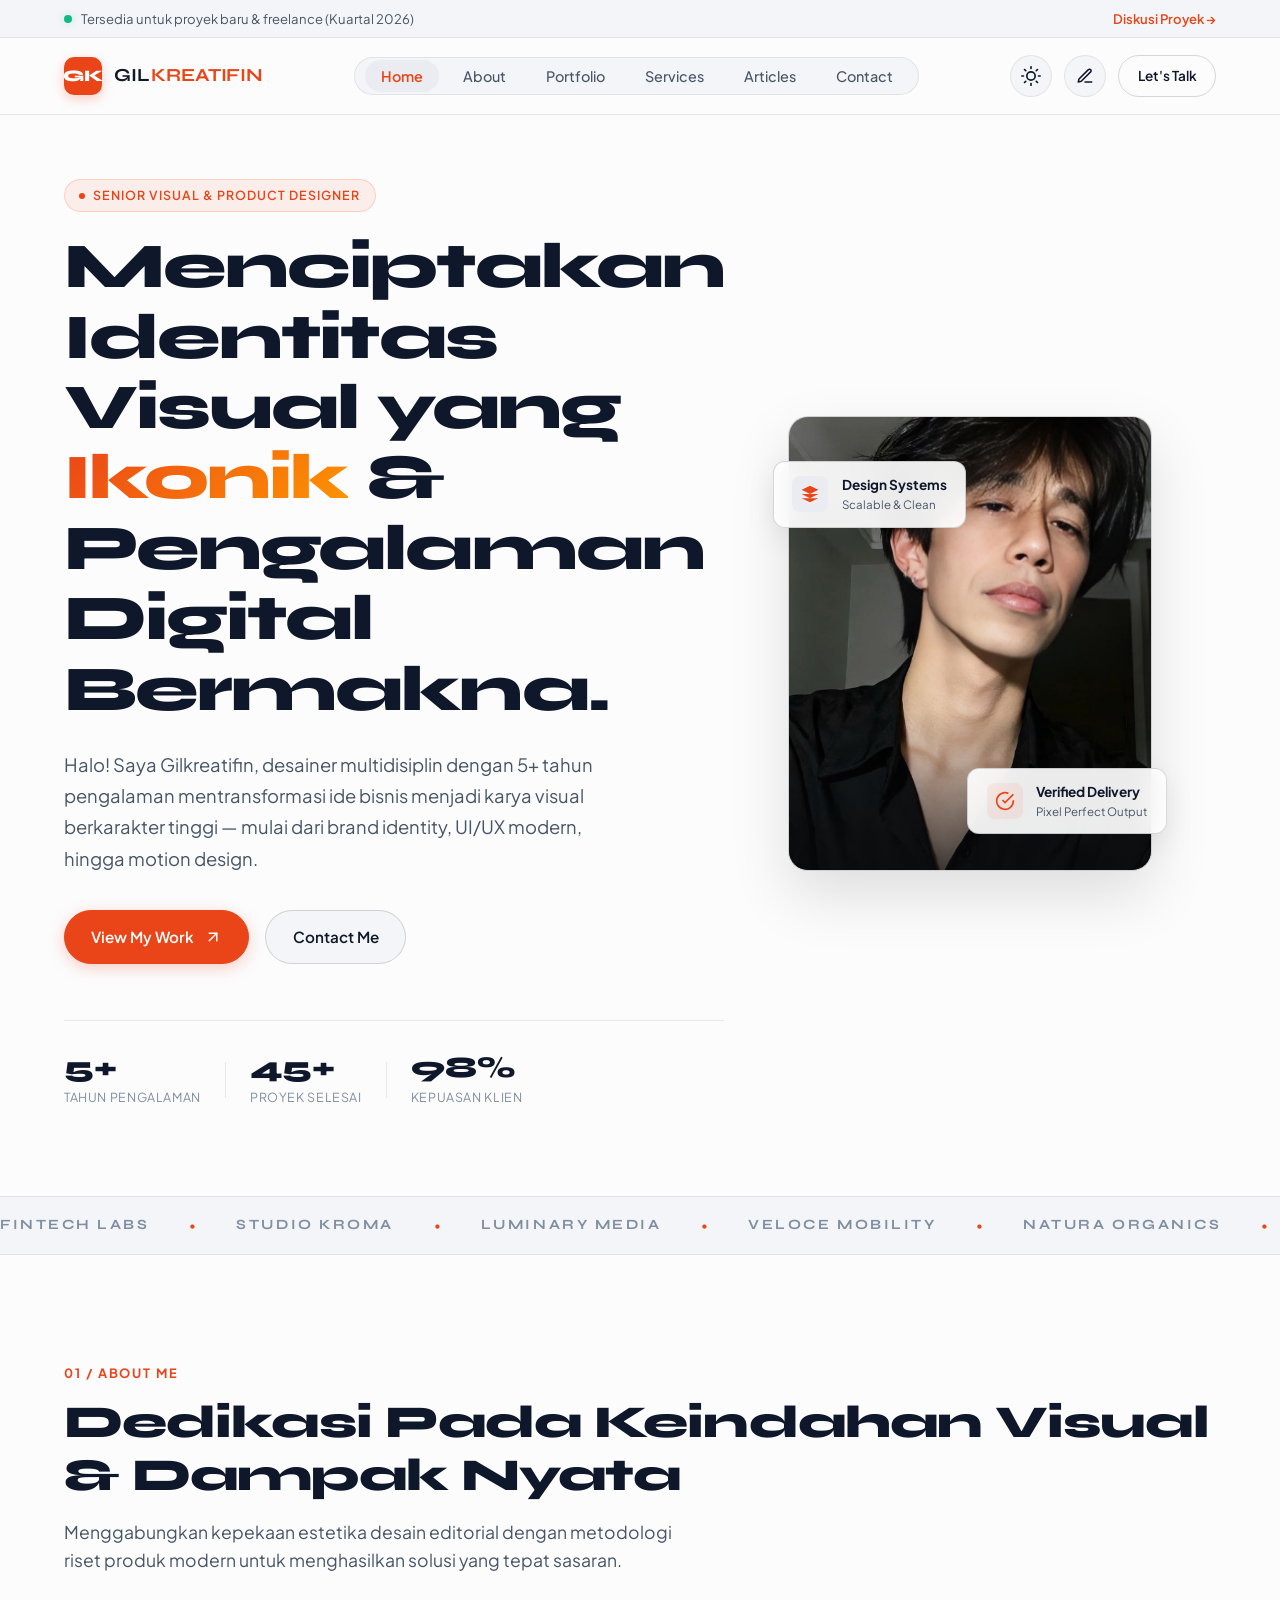
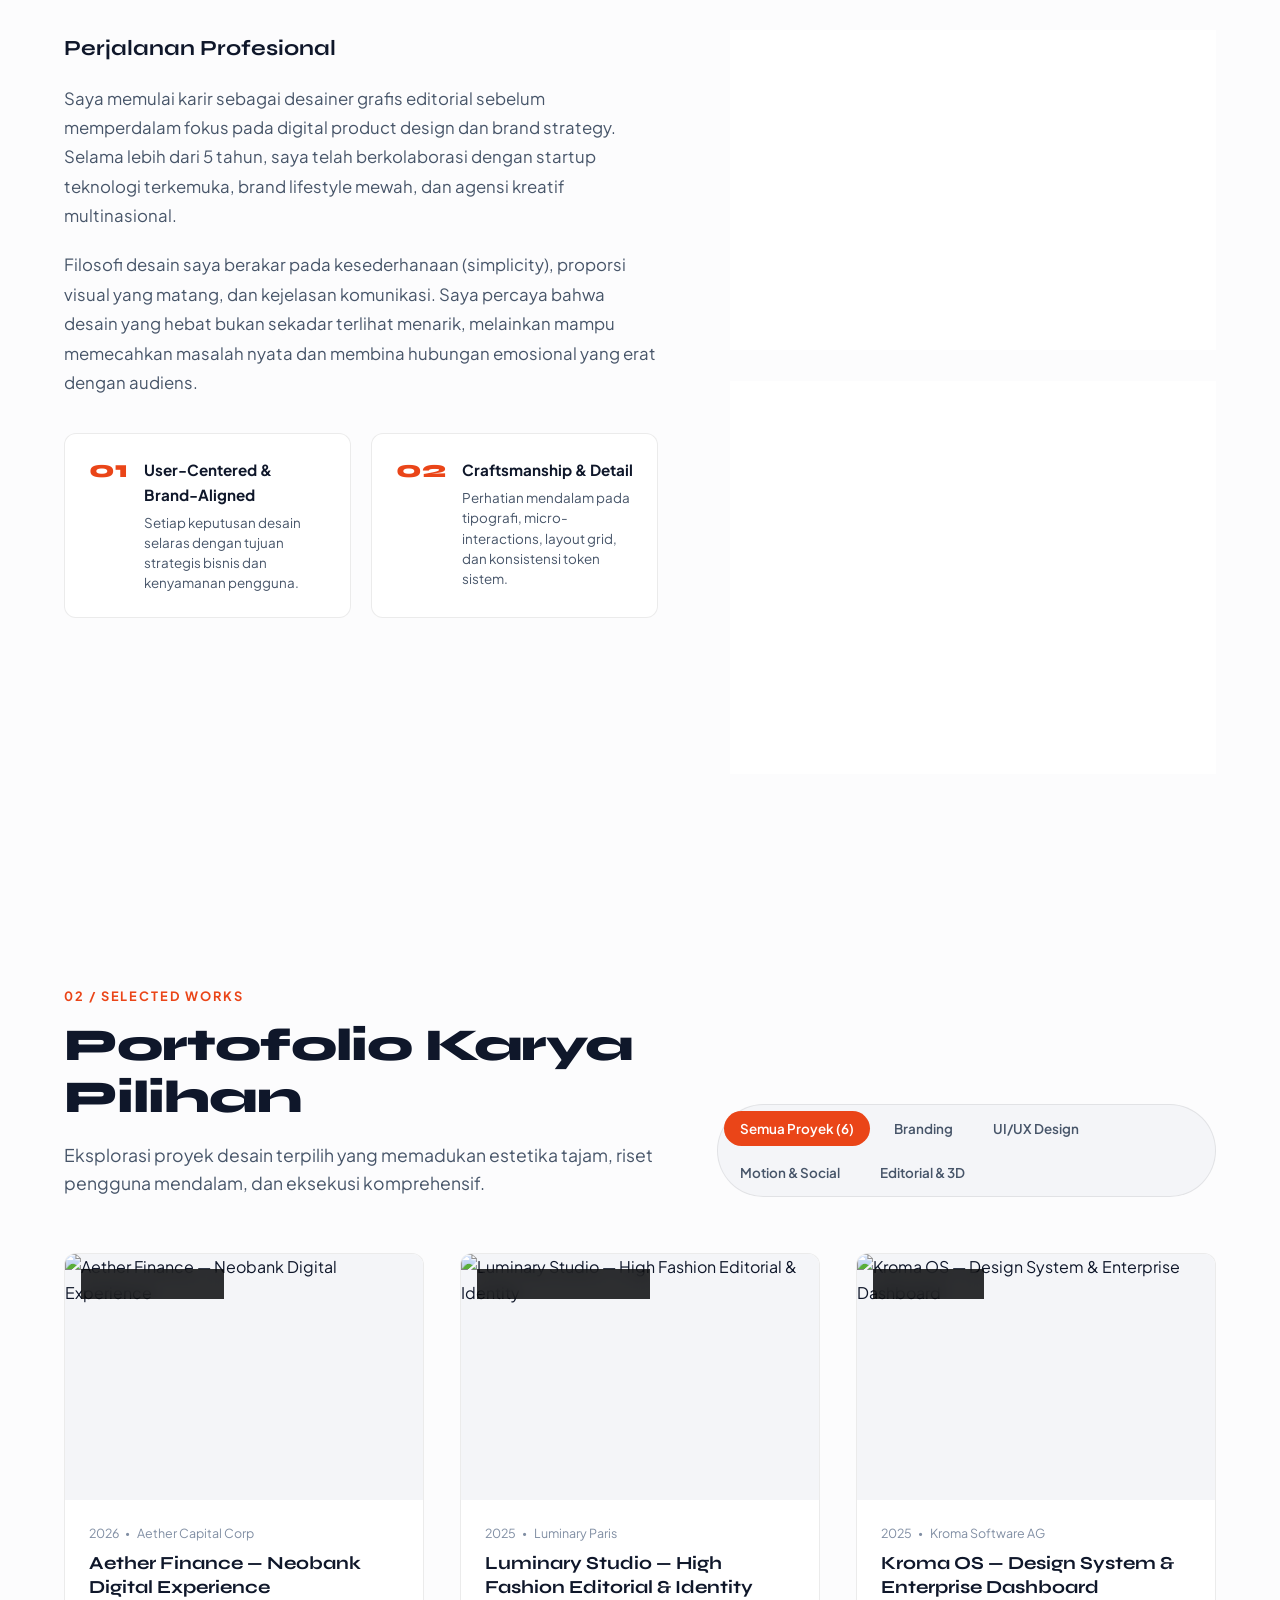
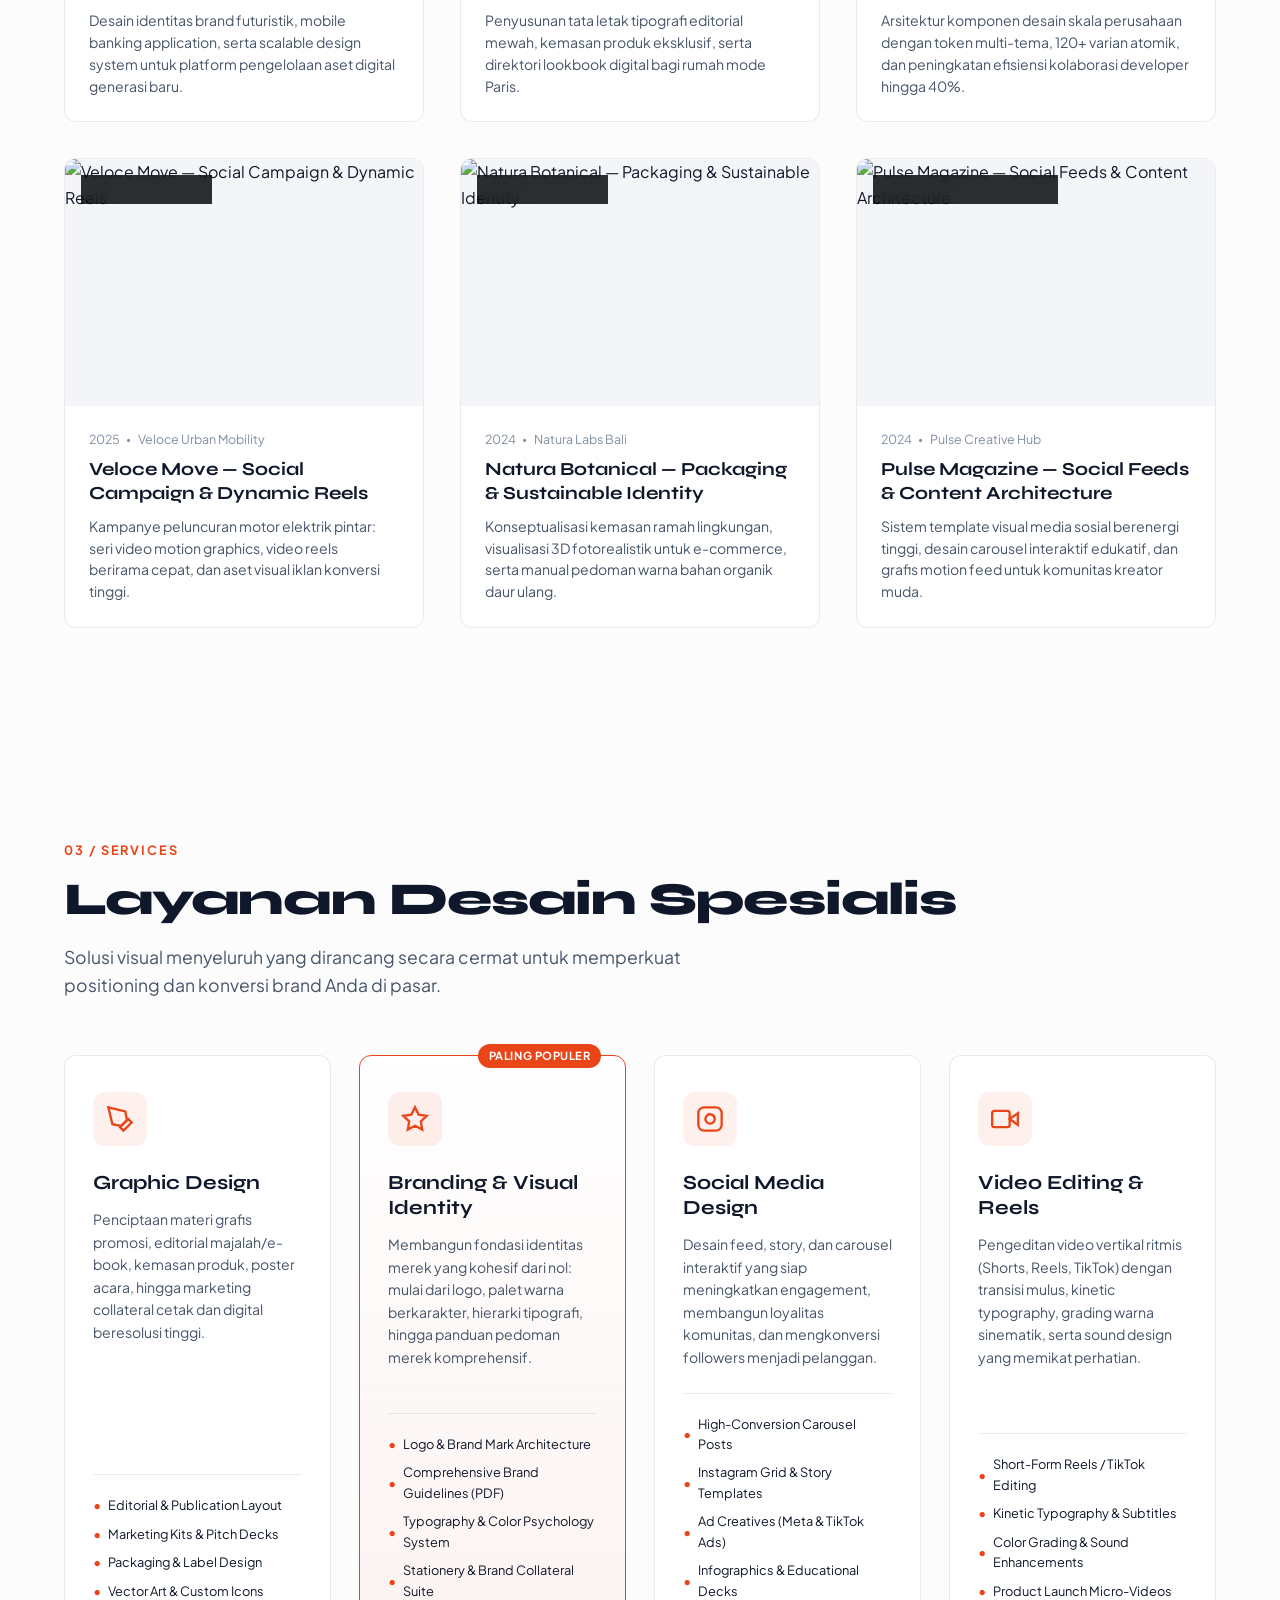
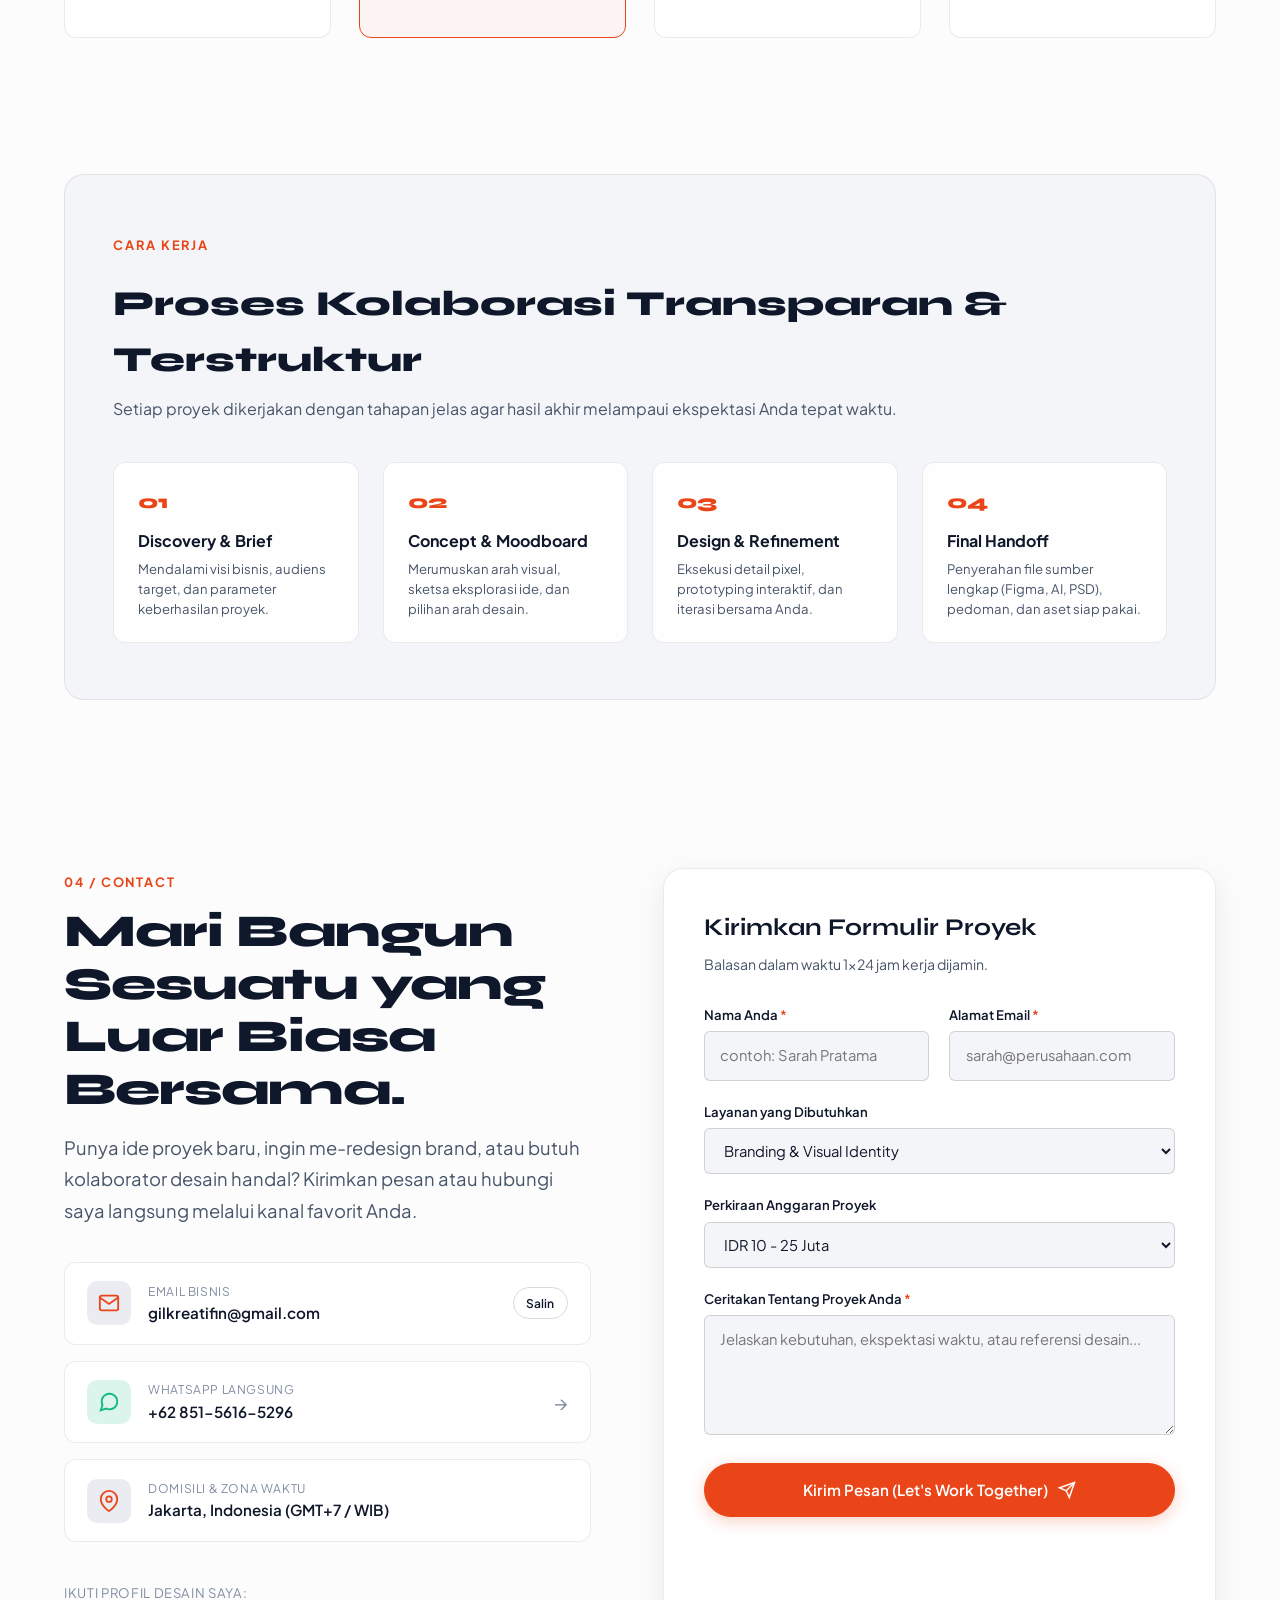
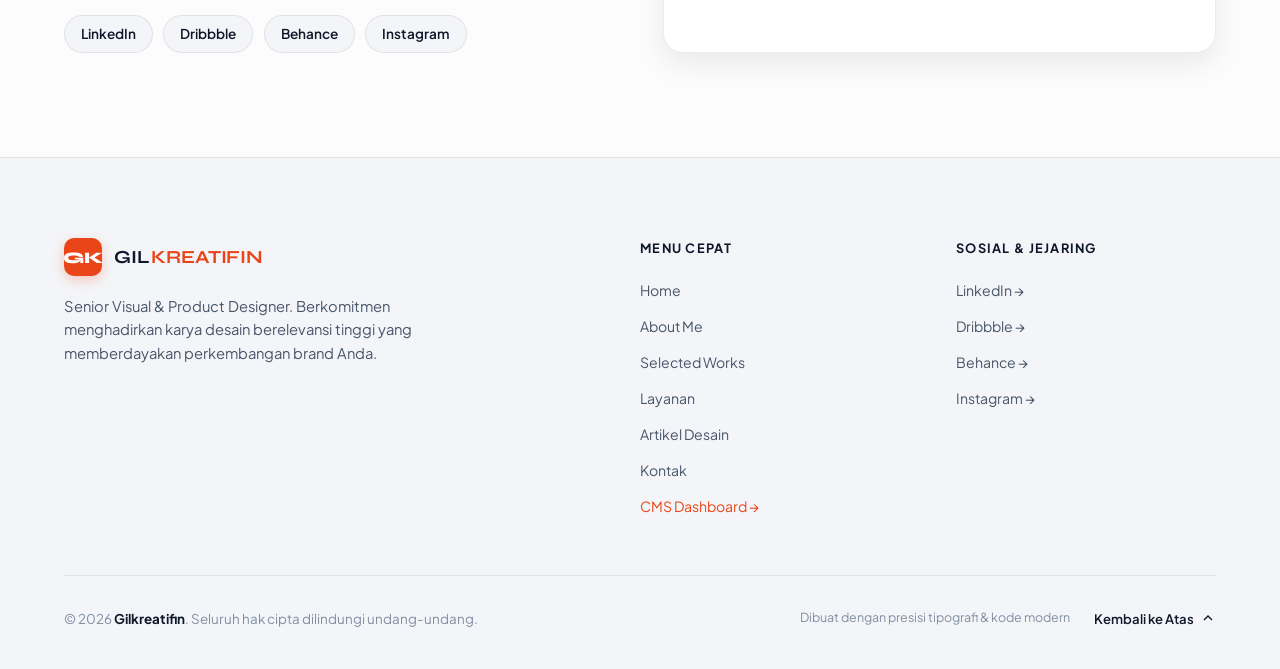
==== index.html @ 16dd1549 "Add files via upload" ====
<!DOCTYPE html>
<html lang="id" data-theme="dark">
<head>
  <meta charset="UTF-8">
  <meta name="viewport" content="width=device-width, initial-scale=1.0">
  <title>Gilkreatifin — Senior Visual & Product Designer</title>
  <meta name="description" content="Portfolio profesional Gilkreatifin — Senior Visual & Product Designer. Spesialisasi dalam Branding, UI/UX Design, Social Media, dan Video Editing.">
  <meta name="author" content="Gilkreatifin">
  <meta name="keywords" content="Portfolio Desain, Visual Designer, UI UX Designer, Graphic Designer Jakarta, Branding Specialist, Gilkreatifin">
  
  <!-- Open Graph / Meta Social -->
  <meta property="og:type" content="website">
  <meta property="og:title" content="Gilkreatifin — Senior Visual & Product Designer">
  <meta property="og:description" content="Koleksi karya desain pilihan: Branding, UI/UX, Motion Graphic, dan Visual Identity.">
  <meta property="og:image" content="https://images.unsplash.com/photo-1618005182384-a83a8bd57fbe?auto=format&fit=crop&w=1200&q=80">

  <!-- Google Fonts: Plus Jakarta Sans & Syne -->
  <link rel="preconnect" href="https://fonts.googleapis.com">
  <link rel="preconnect" href="https://fonts.gstatic.com" crossorigin>
  <link href="https://fonts.googleapis.com/css2?family=Plus+Jakarta+Sans:ital,wght@0,300..800;1,300..800&family=Syne:wght@600;700;800&display=swap" rel="stylesheet">

  <link rel="stylesheet" href="styles.css">
</head>
<body>

  <!-- Skip to Content for Accessibility -->
  <a href="#main-content" class="skip-link">Loncat ke konten utama</a>

  <!-- TOP ANNOUNCEMENT BAR / AVAILABILITY STATUS -->
  <aside class="status-banner" aria-label="Status Ketersediaan Proyek">
    <div class="container status-banner__inner">
      <span class="status-indicator">
        <span class="status-dot" aria-hidden="true"></span>
        <span>Tersedia untuk proyek baru & freelance <strong>(Kuartal 2026)</strong></span>
      </span>
      <a href="#contact" class="status-banner__link">Diskusi Proyek &rarr;</a>
    </div>
  </aside>

  <!-- NAVBAR -->
  <header class="site-header" id="navbar">
    <div class="container site-header__inner">
      <!-- Logo / Name -->
      <a href="#home" class="logo" aria-label="Kembali ke halaman utama Gilkreatifin">
        <span class="logo__symbol">GK</span>
        <span class="logo__text">GIL<strong>KREATIFIN</strong></span>
      </a>

      <!-- Desktop Navigation Menu -->
      <nav class="nav-menu" id="navMenu" aria-label="Navigasi Utama">
        <ul class="nav-menu__list" role="list">
          <li class="nav-menu__item"><a href="#home" class="nav-menu__link active" data-nav="home">Home</a></li>
          <li class="nav-menu__item"><a href="#about" class="nav-menu__link" data-nav="about">About</a></li>
          <li class="nav-menu__item"><a href="#portfolio" class="nav-menu__link" data-nav="portfolio">Portfolio</a></li>
          <li class="nav-menu__item"><a href="#services" class="nav-menu__link" data-nav="services">Services</a></li>
          <li class="nav-menu__item"><a href="articles.html" class="nav-menu__link" data-nav="articles">Articles</a></li>
          <li class="nav-menu__item"><a href="#contact" class="nav-menu__link" data-nav="contact">Contact</a></li>
        </ul>
      </nav>

      <!-- Right Actions: Theme Toggle, CMS Shortcut & CTA Button -->
      <div class="header-actions">
        <!-- Dark / Light Mode Toggle Button -->
        <button id="themeToggle" class="icon-btn theme-toggle" aria-label="Ganti mode tampilan" title="Ganti mode gelap/terang">
          <svg class="sun-icon" viewBox="0 0 24 24" width="20" height="20" fill="none" stroke="currentColor" stroke-width="2" stroke-linecap="round" stroke-linejoin="round" aria-hidden="true">
            <circle cx="12" cy="12" r="5"></circle>
            <line x1="12" y1="1" x2="12" y2="3"></line>
            <line x1="12" y1="21" x2="12" y2="23"></line>
            <line x1="4.22" y1="4.22" x2="5.64" y2="5.64"></line>
            <line x1="18.36" y1="18.36" x2="19.78" y2="19.78"></line>
            <line x1="1" y1="12" x2="3" y2="12"></line>
            <line x1="21" y1="12" x2="23" y2="12"></line>
            <line x1="4.22" y1="19.78" x2="5.64" y2="18.36"></line>
            <line x1="18.36" y1="5.64" x2="19.78" y2="4.22"></line>
          </svg>
          <svg class="moon-icon" viewBox="0 0 24 24" width="20" height="20" fill="none" stroke="currentColor" stroke-width="2" stroke-linecap="round" stroke-linejoin="round" aria-hidden="true">
            <path d="M21 12.79A9 9 0 1 1 11.21 3 7 7 0 0 0 21 12.79z"></path>
          </svg>
        </button>

        <!-- CMS Admin Shortcut Button -->
        <a href="admin.html" class="icon-btn" title="Buka CMS Admin Dashboard" aria-label="Buka CMS Admin Dashboard">
          <svg viewBox="0 0 24 24" width="18" height="18" fill="none" stroke="currentColor" stroke-width="2" stroke-linecap="round" stroke-linejoin="round">
            <path d="M12 20h9"></path>
            <path d="M16.5 3.5a2.121 2.121 0 0 1 3 3L7 19l-4 1 1-4L16.5 3.5z"></path>
          </svg>
        </a>

        <!-- CTA Button -->
        <a href="#contact" class="btn btn--outline btn--sm nav-cta">Let's Talk</a>

        <!-- Mobile Menu Toggle Button -->
        <button id="menuToggle" class="icon-btn menu-toggle" aria-expanded="false" aria-controls="mobileDrawer" aria-label="Buka menu navigasi">
          <span class="hamburger-bar"></span>
          <span class="hamburger-bar"></span>
        </button>
      </div>
    </div>
  </header>

  <!-- MOBILE NAVIGATION DRAWER -->
  <div id="mobileDrawer" class="mobile-drawer" aria-hidden="true">
    <div class="mobile-drawer__overlay" id="drawerOverlay"></div>
    <div class="mobile-drawer__content">
      <div class="mobile-drawer__header">
        <span class="logo__text">GIL<strong>KREATIFIN</strong></span>
        <button id="drawerClose" class="icon-btn" aria-label="Tutup menu">
          <svg viewBox="0 0 24 24" width="22" height="22" fill="none" stroke="currentColor" stroke-width="2" stroke-linecap="round" stroke-linejoin="round">
            <line x1="18" y1="6" x2="6" y2="18"></line>
            <line x1="6" y1="6" x2="18" y2="18"></line>
          </svg>
        </button>
      </div>
      <ul class="mobile-drawer__list">
        <li><a href="#home" class="mobile-drawer__link">Home</a></li>
        <li><a href="#about" class="mobile-drawer__link">About</a></li>
        <li><a href="#portfolio" class="mobile-drawer__link">Portfolio</a></li>
        <li><a href="#services" class="mobile-drawer__link">Services</a></li>
        <li><a href="articles.html" class="mobile-drawer__link">Articles</a></li>
        <li><a href="#contact" class="mobile-drawer__link">Contact</a></li>
        <li><a href="admin.html" class="mobile-drawer__link" style="color: var(--accent-primary);">⚙️ CMS Admin</a></li>
      </ul>
      <div class="mobile-drawer__footer">
        <a href="#contact" class="btn btn--primary btn--full mobile-drawer__cta">Let's Work Together</a>
        <div class="mobile-drawer__meta">
          <p>gilkreatifin@gmail.com</p>
          <p>Jakarta, Indonesia</p>
        </div>
      </div>
    </div>
  </div>

  <main id="main-content">
    <!-- SECTION B: HERO SECTION -->
    <section class="section hero" id="home" aria-labelledby="hero-title">
      <div class="container hero__grid">
        <div class="hero__content">
          <div class="badge badge--subtle">
            <span class="badge__bullet" aria-hidden="true"></span>
            Senior Visual &amp; Product Designer
          </div>
          
          <h1 id="hero-title" class="hero__headline">
            Menciptakan Identitas Visual yang <span class="text-highlight">Ikonik</span> &amp; Pengalaman Digital Bermakna.
          </h1>
          
          <p class="hero__description">
            Halo! Saya <strong>Gilkreatifin</strong>, desainer multidisiplin dengan 5+ tahun pengalaman mentransformasi ide bisnis menjadi karya visual berkarakter tinggi — mulai dari brand identity, UI/UX modern, hingga motion design.
          </p>

          <div class="hero__actions">
            <a href="#portfolio" class="btn btn--primary">
              <span>View My Work</span>
              <svg viewBox="0 0 24 24" width="18" height="18" fill="none" stroke="currentColor" stroke-width="2" stroke-linecap="round" stroke-linejoin="round" aria-hidden="true">
                <line x1="7" y1="17" x2="17" y2="7"></line>
                <polyline points="7 7 17 7 17 17"></polyline>
              </svg>
            </a>
            <a href="#contact" class="btn btn--secondary">
              <span>Contact Me</span>
            </a>
          </div>

          <div class="hero__metrics">
            <div class="metric-item">
              <span class="metric-number">5+</span>
              <span class="metric-label">Tahun Pengalaman</span>
            </div>
            <div class="metric-divider"></div>
            <div class="metric-item">
              <span class="metric-number">45+</span>
              <span class="metric-label">Proyek Selesai</span>
            </div>
            <div class="metric-divider"></div>
            <div class="metric-item">
              <span class="metric-number">98%</span>
              <span class="metric-label">Kepuasan Klien</span>
            </div>
          </div>
        </div>

        <div class="hero__visual">
          <div class="hero__visual-card">
            <div class="hero__image-wrapper">
              <img 
                src="assets/images/profile.png" 
                alt="Portrait visual profil Gilkreatifin di studio kreatif" 
                class="hero__image"
                width="600"
                height="720"
                fetchpriority="high"
                loading="eager"
              >
              <div class="hero__image-overlay"></div>
            </div>

            <!-- Floating Micro-Card 1 -->
            <div class="floating-badge floating-badge--top">
              <div class="floating-badge__icon">
                <svg viewBox="0 0 24 24" width="20" height="20" fill="currentColor">
                  <path d="M12 2L2 7l10 5 10-5-10-5zM2 17l10 5 10-5M2 12l10 5 10-5"></path>
                </svg>
              </div>
              <div class="floating-badge__info">
                <span class="floating-badge__title">Design Systems</span>
                <span class="floating-badge__subtitle">Scalable &amp; Clean</span>
              </div>
            </div>

            <!-- Floating Micro-Card 2 -->
            <div class="floating-badge floating-badge--bottom">
              <div class="floating-badge__icon floating-badge__icon--accent">
                <svg viewBox="0 0 24 24" width="20" height="20" fill="none" stroke="currentColor" stroke-width="2">
                  <path d="M22 11.08V12a10 10 0 1 1-5.93-9.14"></path>
                  <polyline points="22 4 12 14.01 9 11.01"></polyline>
                </svg>
              </div>
              <div class="floating-badge__info">
                <span class="floating-badge__title">Verified Delivery</span>
                <span class="floating-badge__subtitle">Pixel Perfect Output</span>
              </div>
            </div>
          </div>
        </div>
      </div>
    </section>

    <!-- CLIENT LOGO TICKER / BRANDS WORKED WITH -->
    <div class="marquee-strip" aria-label="Klien dan Partner">
      <div class="marquee-track">
        <span class="marquee-item">FINTECH LABS</span>
        <span class="marquee-bullet">•</span>
        <span class="marquee-item">STUDIO KROMA</span>
        <span class="marquee-bullet">•</span>
        <span class="marquee-item">LUMINARY MEDIA</span>
        <span class="marquee-bullet">•</span>
        <span class="marquee-item">VELOCE MOBILITY</span>
        <span class="marquee-bullet">•</span>
        <span class="marquee-item">NATURA ORGANICS</span>
        <span class="marquee-bullet">•</span>
        <span class="marquee-item">PULSE EDITORIAL</span>
        <span class="marquee-bullet">•</span>
        <!-- Duplicated for seamless loop -->
        <span class="marquee-item">FINTECH LABS</span>
        <span class="marquee-bullet">•</span>
        <span class="marquee-item">STUDIO KROMA</span>
        <span class="marquee-bullet">•</span>
        <span class="marquee-item">LUMINARY MEDIA</span>
        <span class="marquee-bullet">•</span>
        <span class="marquee-item">VELOCE MOBILITY</span>
        <span class="marquee-bullet">•</span>
        <span class="marquee-item">NATURA ORGANICS</span>
        <span class="marquee-bullet">•</span>
        <span class="marquee-item">PULSE EDITORIAL</span>
        <span class="marquee-bullet">•</span>
      </div>
    </div>

    <!-- SECTION C: ABOUT ME -->
    <section class="section about" id="about" aria-labelledby="about-title">
      <div class="container">
        <div class="section-header">
          <span class="section-tag">01 / ABOUT ME</span>
          <h2 id="about-title" class="section-title">Dedikasi Pada Keindahan Visual &amp; Dampak Nyata</h2>
          <p class="section-subtitle">
            Menggabungkan kepekaan estetika desain editorial dengan metodologi riset produk modern untuk menghasilkan solusi yang tepat sasaran.
          </p>
        </div>

        <div class="about__grid">
          <!-- Biography Narrative -->
          <div class="about__bio">
            <h3 class="about__subheading">Perjalanan Profesional</h3>
            <p class="about__text">
              Saya memulai karir sebagai desainer grafis editorial sebelum memperdalam fokus pada digital product design dan brand strategy. Selama lebih dari 5 tahun, saya telah berkolaborasi dengan startup teknologi terkemuka, brand lifestyle mewah, dan agensi kreatif multinasional.
            </p>
            <p class="about__text">
              Filosofi desain saya berakar pada kesederhanaan (simplicity), proporsi visual yang matang, dan kejelasan komunikasi. Saya percaya bahwa desain yang hebat bukan sekadar terlihat menarik, melainkan mampu memecahkan masalah nyata dan membina hubungan emosional yang erat dengan audiens.
            </p>

            <div class="about__highlights">
              <div class="highlight-card">
                <span class="highlight-card__number">01</span>
                <div>
                  <h4 class="highlight-card__title">User-Centered &amp; Brand-Aligned</h4>
                  <p class="highlight-card__desc">Setiap keputusan desain selaras dengan tujuan strategis bisnis dan kenyamanan pengguna.</p>
                </div>
              </div>

              <div class="highlight-card">
                <span class="highlight-card__number">02</span>
                <div>
                  <h4 class="highlight-card__title">Craftsmanship &amp; Detail</h4>
                  <p class="highlight-card__desc">Perhatian mendalam pada tipografi, micro-interactions, layout grid, dan konsistensi token sistem.</p>
                </div>
              </div>
            </div>
          </div>

          <!-- Skills, Domains & Tools -->
          <div class="about__skills-col">
            <div class="skills-card">
              <h3 class="about__subheading">Bidang Keahlian Utama</h3>
              <ul class="competency-list" role="list">
                <li class="competency-item">
                  <div class="competency-header">
                    <span>Brand Identity &amp; Guidelines</span>
                    <span class="competency-pct">95%</span>
                  </div>
                  <div class="progress-bar"><div class="progress-fill" style="width: 95%;"></div></div>
                </li>
                <li class="competency-item">
                  <div class="competency-header">
                    <span>UI/UX &amp; Design Systems</span>
                    <span class="competency-pct">92%</span>
                  </div>
                  <div class="progress-bar"><div class="progress-fill" style="width: 92%;"></div></div>
                </li>
                <li class="competency-item">
                  <div class="competency-header">
                    <span>Typography &amp; Editorial Layout</span>
                    <span class="competency-pct">90%</span>
                  </div>
                  <div class="progress-bar"><div class="progress-fill" style="width: 90%;"></div></div>
                </li>
                <li class="competency-item">
                  <div class="competency-header">
                    <span>Motion &amp; Video Editing</span>
                    <span class="competency-pct">85%</span>
                  </div>
                  <div class="progress-bar"><div class="progress-fill" style="width: 85%;"></div></div>
                </li>
              </ul>
            </div>

            <div class="tools-card">
              <h3 class="about__subheading">Software &amp; Tool Stack</h3>
              <p class="tools-card__hint">Perangkat lunak yang saya gunakan sehari-hari untuk menghadirkan karya berstandar tinggi:</p>
              
              <div class="tools-grid">
                <div class="tool-pill" title="Figma — UI/UX & Design Systems">
                  <div class="tool-pill__icon figma-badge">Fi</div>
                  <div class="tool-pill__info">
                    <strong>Figma</strong>
                    <span>UI/UX &amp; Prototypes</span>
                  </div>
                </div>

                <div class="tool-pill" title="Adobe Photoshop — Digital Imaging">
                  <div class="tool-pill__icon ps-badge">Ps</div>
                  <div class="tool-pill__info">
                    <strong>Photoshop</strong>
                    <span>Visual &amp; Compositing</span>
                  </div>
                </div>

                <div class="tool-pill" title="Adobe Illustrator — Vector & Branding">
                  <div class="tool-pill__icon ai-badge">Ai</div>
                  <div class="tool-pill__info">
                    <strong>Illustrator</strong>
                    <span>Vector &amp; Identity</span>
                  </div>
                </div>

                <div class="tool-pill" title="Adobe Premiere Pro — Video Editing">
                  <div class="tool-pill__icon pr-badge">Pr</div>
                  <div class="tool-pill__info">
                    <strong>Premiere Pro</strong>
                    <span>Video &amp; Reels</span>
                  </div>
                </div>

                <div class="tool-pill" title="Adobe After Effects — Motion Graphics">
                  <div class="tool-pill__icon ae-badge">Ae</div>
                  <div class="tool-pill__info">
                    <strong>After Effects</strong>
                    <span>Motion &amp; Animation</span>
                  </div>
                </div>

                <div class="tool-pill" title="Blender 3D — Spatial Visualization">
                  <div class="tool-pill__icon bl-badge">3D</div>
                  <div class="tool-pill__info">
                    <strong>Blender 3D</strong>
                    <span>Asset &amp; Product Mockups</span>
                  </div>
                </div>
              </div>
            </div>
          </div>
        </div>
      </div>
    </section>

    <!-- SECTION D: PORTFOLIO / SELECTED WORKS -->
    <section class="section portfolio" id="portfolio" aria-labelledby="portfolio-title">
      <div class="container">
        <div class="section-header section-header--with-controls">
          <div>
            <span class="section-tag">02 / SELECTED WORKS</span>
            <h2 id="portfolio-title" class="section-title">Portofolio Karya Pilihan</h2>
            <p class="section-subtitle">
              Eksplorasi proyek desain terpilih yang memadukan estetika tajam, riset pengguna mendalam, dan eksekusi komprehensif.
            </p>
          </div>

          <!-- Category Filter Tabs -->
          <div class="filter-group" role="tablist" aria-label="Filter Kategori Proyek">
            <button class="filter-btn active" role="tab" aria-selected="true" data-filter="all">Semua Proyek (6)</button>
            <button class="filter-btn" role="tab" aria-selected="false" data-filter="branding">Branding</button>
            <button class="filter-btn" role="tab" aria-selected="false" data-filter="uiux">UI/UX Design</button>
            <button class="filter-btn" role="tab" aria-selected="false" data-filter="motion">Motion &amp; Social</button>
            <button class="filter-btn" role="tab" aria-selected="false" data-filter="editorial">Editorial &amp; 3D</button>
          </div>
        </div>

        <!-- Portfolio Cards Grid -->
        <div class="portfolio__grid" id="portfolioGrid">

          <!-- Project 1 -->
          <article class="project-card" data-category="branding uiux" data-id="project-1">
            <div class="project-card__media">
              <img 
                src="https://images.unsplash.com/photo-1551288049-bebda4e38f71?auto=format&fit=crop&w=900&q=80" 
                alt="Aether Finance — Fintech Neobank Mobile Experience & Identity" 
                class="project-card__img"
                loading="lazy"
                width="800"
                height="560"
              >
              <div class="project-card__overlay">
                <button type="button" class="btn btn--white btn--sm open-modal-btn" data-project="project-1">
                  Lihat Studi Kasus
                  <svg viewBox="0 0 24 24" width="16" height="16" fill="none" stroke="currentColor" stroke-width="2">
                    <line x1="7" y1="17" x2="17" y2="7"></line>
                    <polyline points="7 7 17 7 17 17"></polyline>
                  </svg>
                </button>
              </div>
              <span class="project-card__tag">Branding &amp; UI/UX</span>
            </div>
            <div class="project-card__info">
              <div class="project-card__meta">
                <span class="project-card__year">2026</span>
                <span class="meta-dot">•</span>
                <span class="project-card__client">Aether Capital Corp</span>
              </div>
              <h3 class="project-card__title">
                <a href="javascript:void(0)" class="open-modal-link" data-project="project-1">Aether Finance — Neobank Digital Experience</a>
              </h3>
              <p class="project-card__desc">
                Desain identitas brand futuristik, mobile banking application, serta scalable design system untuk platform pengelolaan aset digital generasi baru.
              </p>
            </div>
          </article>

          <!-- Project 2 -->
          <article class="project-card" data-category="editorial branding" data-id="project-2">
            <div class="project-card__media">
              <img 
                src="https://images.unsplash.com/photo-1509631179647-0177331693ae?auto=format&fit=crop&w=900&q=80" 
                alt="Luminary Studio — High Fashion Brand & Editorial Identity" 
                class="project-card__img"
                loading="lazy"
                width="800"
                height="560"
              >
              <div class="project-card__overlay">
                <button type="button" class="btn btn--white btn--sm open-modal-btn" data-project="project-2">
                  Lihat Studi Kasus
                  <svg viewBox="0 0 24 24" width="16" height="16" fill="none" stroke="currentColor" stroke-width="2">
                    <line x1="7" y1="17" x2="17" y2="7"></line>
                    <polyline points="7 7 17 7 17 17"></polyline>
                  </svg>
                </button>
              </div>
              <span class="project-card__tag">Editorial &amp; Branding</span>
            </div>
            <div class="project-card__info">
              <div class="project-card__meta">
                <span class="project-card__year">2025</span>
                <span class="meta-dot">•</span>
                <span class="project-card__client">Luminary Paris</span>
              </div>
              <h3 class="project-card__title">
                <a href="javascript:void(0)" class="open-modal-link" data-project="project-2">Luminary Studio — Editorial Typography &amp; Identity</a>
              </h3>
              <p class="project-card__desc">
                Penyusunan tata letak tipografi editorial mewah, kemasan produk eksklusif, serta direktori lookbook digital bagi rumah mode Paris.
              </p>
            </div>
          </article>

          <!-- Project 3 -->
          <article class="project-card" data-category="uiux" data-id="project-3">
            <div class="project-card__media">
              <img 
                src="https://images.unsplash.com/photo-1507238691740-187a5b1d37b8?auto=format&fit=crop&w=900&q=80" 
                alt="Kroma SaaS — Enterprise Multiplatform Design System" 
                class="project-card__img"
                loading="lazy"
                width="800"
                height="560"
              >
              <div class="project-card__overlay">
                <button type="button" class="btn btn--white btn--sm open-modal-btn" data-project="project-3">
                  Lihat Studi Kasus
                  <svg viewBox="0 0 24 24" width="16" height="16" fill="none" stroke="currentColor" stroke-width="2">
                    <line x1="7" y1="17" x2="17" y2="7"></line>
                    <polyline points="7 7 17 7 17 17"></polyline>
                  </svg>
                </button>
              </div>
              <span class="project-card__tag">UI/UX Design</span>
            </div>
            <div class="project-card__info">
              <div class="project-card__meta">
                <span class="project-card__year">2025</span>
                <span class="meta-dot">•</span>
                <span class="project-card__client">Kroma Software AG</span>
              </div>
              <h3 class="project-card__title">
                <a href="javascript:void(0)" class="open-modal-link" data-project="project-3">Kroma OS — Design System &amp; Enterprise Dashboard</a>
              </h3>
              <p class="project-card__desc">
                Arsitektur komponen desain skala perusahaan dengan token multi-tema, 120+ varian atomik, dan peningkatan efisiensi kolaborasi developer hingga 40%.
              </p>
            </div>
          </article>

          <!-- Project 4 -->
          <article class="project-card" data-category="motion" data-id="project-4">
            <div class="project-card__media">
              <img 
                src="https://images.unsplash.com/photo-1558981403-c5f9899a28bc?auto=format&fit=crop&w=900&q=80" 
                alt="Veloce Mobility — Electric Scooter Campaign & Video Reels" 
                class="project-card__img"
                loading="lazy"
                width="800"
                height="560"
              >
              <div class="project-card__overlay">
                <button type="button" class="btn btn--white btn--sm open-modal-btn" data-project="project-4">
                  Lihat Studi Kasus
                  <svg viewBox="0 0 24 24" width="16" height="16" fill="none" stroke="currentColor" stroke-width="2">
                    <line x1="7" y1="17" x2="17" y2="7"></line>
                    <polyline points="7 7 17 7 17 17"></polyline>
                  </svg>
                </button>
              </div>
              <span class="project-card__tag">Motion &amp; Video</span>
            </div>
            <div class="project-card__info">
              <div class="project-card__meta">
                <span class="project-card__year">2025</span>
                <span class="meta-dot">•</span>
                <span class="project-card__client">Veloce Urban Mobility</span>
              </div>
              <h3 class="project-card__title">
                <a href="javascript:void(0)" class="open-modal-link" data-project="project-4">Veloce Move — Social Campaign &amp; Dynamic Reels</a>
              </h3>
              <p class="project-card__desc">
                Kampanye peluncuran motor elektrik pintar: seri video motion graphics, video reels berirama cepat, dan aset visual iklan konversi tinggi.
              </p>
            </div>
          </article>

          <!-- Project 5 -->
          <article class="project-card" data-category="editorial branding" data-id="project-5">
            <div class="project-card__media">
              <img 
                src="https://images.unsplash.com/photo-1522335789203-aabd1fc54bc9?auto=format&fit=crop&w=900&q=80" 
                alt="Natura Botanical — Sustainable Skincare Packaging & 3D Render" 
                class="project-card__img"
                loading="lazy"
                width="800"
                height="560"
              >
              <div class="project-card__overlay">
                <button type="button" class="btn btn--white btn--sm open-modal-btn" data-project="project-5">
                  Lihat Studi Kasus
                  <svg viewBox="0 0 24 24" width="16" height="16" fill="none" stroke="currentColor" stroke-width="2">
                    <line x1="7" y1="17" x2="17" y2="7"></line>
                    <polyline points="7 7 17 7 17 17"></polyline>
                  </svg>
                </button>
              </div>
              <span class="project-card__tag">Packaging &amp; 3D</span>
            </div>
            <div class="project-card__info">
              <div class="project-card__meta">
                <span class="project-card__year">2024</span>
                <span class="meta-dot">•</span>
                <span class="project-card__client">Natura Labs Bali</span>
              </div>
              <h3 class="project-card__title">
                <a href="javascript:void(0)" class="open-modal-link" data-project="project-5">Natura Botanical — Packaging &amp; Sustainable Identity</a>
              </h3>
              <p class="project-card__desc">
                Konseptualisasi kemasan ramah lingkungan, visualisasi 3D fotorealistik untuk e-commerce, serta manual pedoman warna bahan organik daur ulang.
              </p>
            </div>
          </article>

          <!-- Project 6 -->
          <article class="project-card" data-category="branding motion" data-id="project-6">
            <div class="project-card__media">
              <img 
                src="https://images.unsplash.com/photo-1542744094-3a31f272c490?auto=format&fit=crop&w=900&q=80" 
                alt="Pulse Media — Digital Magazine & Social Feeds" 
                class="project-card__img"
                loading="lazy"
                width="800"
                height="560"
              >
              <div class="project-card__overlay">
                <button type="button" class="btn btn--white btn--sm open-modal-btn" data-project="project-6">
                  Lihat Studi Kasus
                  <svg viewBox="0 0 24 24" width="16" height="16" fill="none" stroke="currentColor" stroke-width="2">
                    <line x1="7" y1="17" x2="17" y2="7"></line>
                    <polyline points="7 7 17 7 17 17"></polyline>
                  </svg>
                </button>
              </div>
              <span class="project-card__tag">Social Media &amp; Graphic</span>
            </div>
            <div class="project-card__info">
              <div class="project-card__meta">
                <span class="project-card__year">2024</span>
                <span class="meta-dot">•</span>
                <span class="project-card__client">Pulse Creative Hub</span>
              </div>
              <h3 class="project-card__title">
                <a href="javascript:void(0)" class="open-modal-link" data-project="project-6">Pulse Magazine — Social Feeds &amp; Content Architecture</a>
              </h3>
              <p class="project-card__desc">
                Sistem template visual media sosial berenergi tinggi, desain carousel interaktif edukatif, dan grafis motion feed untuk komunitas kreator muda.
              </p>
            </div>
          </article>

        </div>
      </div>
    </section>

    <!-- SECTION E: SERVICES -->
    <section class="section services" id="services" aria-labelledby="services-title">
      <div class="container">
        <div class="section-header">
          <span class="section-tag">03 / SERVICES</span>
          <h2 id="services-title" class="section-title">Layanan Desain Spesialis</h2>
          <p class="section-subtitle">
            Solusi visual menyeluruh yang dirancang secara cermat untuk memperkuat positioning dan konversi brand Anda di pasar.
          </p>
        </div>

        <div class="services__grid">
          <!-- Service 1: Graphic Design -->
          <div class="service-card">
            <div class="service-card__icon-wrap">
              <svg viewBox="0 0 24 24" width="28" height="28" fill="none" stroke="currentColor" stroke-width="2" stroke-linecap="round" stroke-linejoin="round">
                <path d="M12 19l7-7 3 3-7 7-3-3z"></path>
                <path d="M18 13l-1.5-7.5L2 2l3.5 14.5L13 18l5-5z"></path>
                <path d="M2 2l7.586 7.586"></path>
                <circle cx="11" cy="11" r="2"></circle>
              </svg>
            </div>
            <h3 class="service-card__title">Graphic Design</h3>
            <p class="service-card__desc">
              Penciptaan materi grafis promosi, editorial majalah/e-book, kemasan produk, poster acara, hingga marketing collateral cetak dan digital beresolusi tinggi.
            </p>
            <ul class="service-card__deliverables" role="list">
              <li>Editorial &amp; Publication Layout</li>
              <li>Marketing Kits &amp; Pitch Decks</li>
              <li>Packaging &amp; Label Design</li>
              <li>Vector Art &amp; Custom Icons</li>
            </ul>
          </div>

          <!-- Service 2: Branding & Visual Identity -->
          <div class="service-card service-card--featured">
            <div class="featured-badge">Paling Populer</div>
            <div class="service-card__icon-wrap">
              <svg viewBox="0 0 24 24" width="28" height="28" fill="none" stroke="currentColor" stroke-width="2" stroke-linecap="round" stroke-linejoin="round">
                <polygon points="12 2 15.09 8.26 22 9.27 17 14.14 18.18 21.02 12 17.77 5.82 21.02 7 14.14 2 9.27 8.91 8.26 12 2"></polygon>
              </svg>
            </div>
            <h3 class="service-card__title">Branding &amp; Visual Identity</h3>
            <p class="service-card__desc">
              Membangun fondasi identitas merek yang kohesif dari nol: mulai dari logo, palet warna berkarakter, hierarki tipografi, hingga panduan pedoman merek komprehensif.
            </p>
            <ul class="service-card__deliverables" role="list">
              <li>Logo &amp; Brand Mark Architecture</li>
              <li>Comprehensive Brand Guidelines (PDF)</li>
              <li>Typography &amp; Color Psychology System</li>
              <li>Stationery &amp; Brand Collateral Suite</li>
            </ul>
          </div>

          <!-- Service 3: Social Media Design -->
          <div class="service-card">
            <div class="service-card__icon-wrap">
              <svg viewBox="0 0 24 24" width="28" height="28" fill="none" stroke="currentColor" stroke-width="2" stroke-linecap="round" stroke-linejoin="round">
                <rect x="2" y="2" width="20" height="20" rx="5" ry="5"></rect>
                <path d="M16 11.37A4 4 0 1 1 12.63 8 4 4 0 0 1 16 11.37z"></path>
                <line x1="17.5" y1="6.5" x2="17.51" y2="6.5"></line>
              </svg>
            </div>
            <h3 class="service-card__title">Social Media Design</h3>
            <p class="service-card__desc">
              Desain feed, story, dan carousel interaktif yang siap meningkatkan engagement, membangun loyalitas komunitas, dan mengkonversi followers menjadi pelanggan.
            </p>
            <ul class="service-card__deliverables" role="list">
              <li>High-Conversion Carousel Posts</li>
              <li>Instagram Grid &amp; Story Templates</li>
              <li>Ad Creatives (Meta &amp; TikTok Ads)</li>
              <li>Infographics &amp; Educational Decks</li>
            </ul>
          </div>

          <!-- Service 4: Video Editing & Reels -->
          <div class="service-card">
            <div class="service-card__icon-wrap">
              <svg viewBox="0 0 24 24" width="28" height="28" fill="none" stroke="currentColor" stroke-width="2" stroke-linecap="round" stroke-linejoin="round">
                <polygon points="23 7 16 12 23 17 23 7"></polygon>
                <rect x="1" y="5" width="15" height="14" rx="2" ry="2"></rect>
              </svg>
            </div>
            <h3 class="service-card__title">Video Editing &amp; Reels</h3>
            <p class="service-card__desc">
              Pengeditan video vertikal ritmis (Shorts, Reels, TikTok) dengan transisi mulus, kinetic typography, grading warna sinematik, serta sound design yang memikat perhatian.
            </p>
            <ul class="service-card__deliverables" role="list">
              <li>Short-Form Reels / TikTok Editing</li>
              <li>Kinetic Typography &amp; Subtitles</li>
              <li>Color Grading &amp; Sound Enhancements</li>
              <li>Product Launch Micro-Videos</li>
            </ul>
          </div>
        </div>
      </div>
    </section>

    <!-- WORK PROCESS / VALUE PROPOSITION -->
    <section class="section process" aria-labelledby="process-title">
      <div class="container">
        <div class="process__card">
          <div class="process__intro">
            <span class="section-tag">CARA KERJA</span>
            <h3 id="process-title" class="process__headline">Proses Kolaborasi Transparan &amp; Terstruktur</h3>
            <p>Setiap proyek dikerjakan dengan tahapan jelas agar hasil akhir melampaui ekspektasi Anda tepat waktu.</p>
          </div>
          <div class="process__steps">
            <div class="step-item">
              <span class="step-num">01</span>
              <h4>Discovery &amp; Brief</h4>
              <p>Mendalami visi bisnis, audiens target, dan parameter keberhasilan proyek.</p>
            </div>
            <div class="step-item">
              <span class="step-num">02</span>
              <h4>Concept &amp; Moodboard</h4>
              <p>Merumuskan arah visual, sketsa eksplorasi ide, dan pilihan arah desain.</p>
            </div>
            <div class="step-item">
              <span class="step-num">03</span>
              <h4>Design &amp; Refinement</h4>
              <p>Eksekusi detail pixel, prototyping interaktif, dan iterasi bersama Anda.</p>
            </div>
            <div class="step-item">
              <span class="step-num">04</span>
              <h4>Final Handoff</h4>
              <p>Penyerahan file sumber lengkap (Figma, AI, PSD), pedoman, dan aset siap pakai.</p>
            </div>
          </div>
        </div>
      </div>
    </section>

    <!-- SECTION F: CONTACT SECTION -->
    <section class="section contact" id="contact" aria-labelledby="contact-title">
      <div class="container">
        <div class="contact__grid">
          <!-- Left: Contact Details & Quick Channels -->
          <div class="contact__info">
            <span class="section-tag">04 / CONTACT</span>
            <h2 id="contact-title" class="section-title">Mari Bangun Sesuatu yang Luar Biasa Bersama.</h2>
            <p class="contact__lead">
              Punya ide proyek baru, ingin me-redesign brand, atau butuh kolaborator desain handal? Kirimkan pesan atau hubungi saya langsung melalui kanal favorit Anda.
            </p>

            <div class="contact-channels">
              <!-- Direct Email Card with One-click Copy -->
              <div class="channel-card">
                <div class="channel-card__icon">
                  <svg viewBox="0 0 24 24" width="22" height="22" fill="none" stroke="currentColor" stroke-width="2">
                    <path d="M4 4h16c1.1 0 2 .9 2 2v12c0 1.1-.9 2-2 2H4c-1.1 0-2-.9-2-2V6c0-1.1.9-2 2-2z"></path>
                    <polyline points="22,6 12,13 2,6"></polyline>
                  </svg>
                </div>
                <div class="channel-card__body">
                  <span class="channel-card__label">Email Bisnis</span>
                  <a href="mailto:gilkreatifin@gmail.com" class="channel-card__value">gilkreatifin@gmail.com</a>
                </div>
                <button type="button" class="btn btn--outline btn--xs copy-btn" id="copyEmailBtn" aria-label="Salin alamat email">
                  <span class="copy-text">Salin</span>
                </button>
              </div>

              <!-- Direct WhatsApp Card -->
              <a href="https://wa.me/6285156165296?text=Halo%20Gilkreatifin,%20saya%20tertarik%20untuk%20diskusi%20proyek%20desain." target="_blank" rel="noopener noreferrer" class="channel-card channel-card--link">
                <div class="channel-card__icon whatsapp-icon">
                  <svg viewBox="0 0 24 24" width="22" height="22" fill="none" stroke="currentColor" stroke-width="2">
                    <path d="M21 11.5a8.38 8.38 0 0 1-.9 3.8 8.5 8.5 0 0 1-7.6 4.7 8.38 8.38 0 0 1-3.8-.9L3 21l1.9-5.7a8.38 8.38 0 0 1-.9-3.8 8.5 8.5 0 0 1 4.7-7.6 8.38 8.38 0 0 1 3.8-.9h.5a8.48 8.48 0 0 1 8 8v.5z"></path>
                  </svg>
                </div>
                <div class="channel-card__body">
                  <span class="channel-card__label">WhatsApp Langsung</span>
                  <span class="channel-card__value">+62 851-5616-5296</span>
                </div>
                <span class="channel-card__arrow">&rarr;</span>
              </a>

              <!-- Location / Timezone -->
              <div class="channel-card">
                <div class="channel-card__icon">
                  <svg viewBox="0 0 24 24" width="22" height="22" fill="none" stroke="currentColor" stroke-width="2">
                    <path d="M21 10c0 7-9 13-9 13s-9-6-9-13a9 9 0 0 1 18 0z"></path>
                    <circle cx="12" cy="10" r="3"></circle>
                  </svg>
                </div>
                <div class="channel-card__body">
                  <span class="channel-card__label">Domisili &amp; Zona Waktu</span>
                  <span class="channel-card__value">Jakarta, Indonesia (GMT+7 / WIB)</span>
                </div>
              </div>
            </div>

            <!-- Social Media Handles -->
            <div class="social-block">
              <span class="social-block__title">Ikuti Profil Desain Saya:</span>
              <div class="social-links">
                <a href="https://linkedin.com" target="_blank" rel="noopener noreferrer" class="social-link" aria-label="LinkedIn Gilkreatifin">
                  <span>LinkedIn</span>
                </a>
                <a href="https://dribbble.com" target="_blank" rel="noopener noreferrer" class="social-link" aria-label="Dribbble Gilkreatifin">
                  <span>Dribbble</span>
                </a>
                <a href="https://behance.net" target="_blank" rel="noopener noreferrer" class="social-link" aria-label="Behance Gilkreatifin">
                  <span>Behance</span>
                </a>
                <a href="https://instagram.com" target="_blank" rel="noopener noreferrer" class="social-link" aria-label="Instagram Gilkreatifin">
                  <span>Instagram</span>
                </a>
              </div>
            </div>
          </div>

          <!-- Right: Interactive Inquiry Form -->
          <div class="contact__form-card">
            <h3 class="form-title">Kirimkan Formulir Proyek</h3>
            <p class="form-subtitle">Balasan dalam waktu 1x24 jam kerja dijamin.</p>

            <form id="contactForm" class="contact-form" novalidate>
              <div class="form-row">
                <div class="form-group">
                  <label for="userName" class="form-label">Nama Anda <span class="required">*</span></label>
                  <input type="text" id="userName" name="name" class="form-input" placeholder="contoh: Sarah Pratama" required autocomplete="name">
                  <span class="form-error" id="nameError">Mohon masukkan nama Anda.</span>
                </div>

                <div class="form-group">
                  <label for="userEmail" class="form-label">Alamat Email <span class="required">*</span></label>
                  <input type="email" id="userEmail" name="email" class="form-input" placeholder="sarah@perusahaan.com" required autocomplete="email">
                  <span class="form-error" id="emailError">Format email tidak valid.</span>
                </div>
              </div>

              <div class="form-group">
                <label for="serviceSelect" class="form-label">Layanan yang Dibutuhkan</label>
                <select id="serviceSelect" name="service" class="form-select">
                  <option value="Branding & Visual Identity">Branding &amp; Visual Identity</option>
                  <option value="UI/UX & Web Design">UI/UX &amp; Web Design</option>
                  <option value="Graphic & Editorial Design">Graphic &amp; Editorial Design</option>
                  <option value="Social Media & Motion Video">Social Media &amp; Motion Video</option>
                  <option value="Konsultasi Desain Lainnya">Lainnya / Konsultasi</option>
                </select>
              </div>

              <div class="form-group">
                <label for="userBudget" class="form-label">Perkiraan Anggaran Proyek</label>
                <select id="userBudget" name="budget" class="form-select">
                  <option value="< IDR 10 Juta">&lt; IDR 10 Juta</option>
                  <option value="IDR 10 - 25 Juta" selected>IDR 10 - 25 Juta</option>
                  <option value="IDR 25 - 50 Juta">IDR 25 - 50 Juta</option>
                  <option value="> IDR 50 Juta">&gt; IDR 50 Juta / Retainer</option>
                </select>
              </div>

              <div class="form-group">
                <label for="userMessage" class="form-label">Ceritakan Tentang Proyek Anda <span class="required">*</span></label>
                <textarea id="userMessage" name="message" class="form-textarea" rows="4" placeholder="Jelaskan kebutuhan, ekspektasi waktu, atau referensi desain..." required></textarea>
                <span class="form-error" id="messageError">Pesan tidak boleh kosong (minimal 10 karakter).</span>
              </div>

              <button type="submit" class="btn btn--primary btn--full submit-btn" id="submitBtn">
                <span>Kirim Pesan (Let's Work Together)</span>
                <svg viewBox="0 0 24 24" width="18" height="18" fill="none" stroke="currentColor" stroke-width="2">
                  <line x1="22" y1="2" x2="11" y2="13"></line>
                  <polygon points="22 2 15 22 11 13 2 9 22 2"></polygon>
                </svg>
              </button>
            </form>
          </div>
        </div>
      </div>
    </section>
  </main>

  <!-- SECTION G: FOOTER -->
  <footer class="site-footer">
    <div class="container site-footer__inner">
      <div class="footer-top">
        <div class="footer-brand">
          <a href="#home" class="logo">
            <span class="logo__symbol">GK</span>
            <span class="logo__text">GIL<strong>KREATIFIN</strong></span>
          </a>
          <p class="footer-brand__tagline">
            Senior Visual &amp; Product Designer. Berkomitmen menghadirkan karya desain berelevansi tinggi yang memberdayakan perkembangan brand Anda.
          </p>
        </div>

        <nav class="footer-nav" aria-label="Navigasi Footer">
          <span class="footer-nav__heading">Menu Cepat</span>
          <ul class="footer-nav__list">
            <li><a href="#home">Home</a></li>
            <li><a href="#about">About Me</a></li>
            <li><a href="#portfolio">Selected Works</a></li>
            <li><a href="#services">Layanan</a></li>
            <li><a href="articles.html">Artikel Desain</a></li>
            <li><a href="#contact">Kontak</a></li>
            <li><a href="admin.html" style="color: var(--accent-primary);">CMS Dashboard &rarr;</a></li>
          </ul>
        </nav>

        <div class="footer-connect">
          <span class="footer-nav__heading">Sosial &amp; Jejaring</span>
          <ul class="footer-nav__list">
            <li><a href="https://linkedin.com" target="_blank" rel="noopener noreferrer">LinkedIn &rarr;</a></li>
            <li><a href="https://dribbble.com" target="_blank" rel="noopener noreferrer">Dribbble &rarr;</a></li>
            <li><a href="https://behance.net" target="_blank" rel="noopener noreferrer">Behance &rarr;</a></li>
            <li><a href="https://instagram.com" target="_blank" rel="noopener noreferrer">Instagram &rarr;</a></li>
          </ul>
        </div>
      </div>

      <div class="footer-bottom">
        <p class="copyright">
          &copy; <span id="currentYear">2026</span> <strong>Gilkreatifin</strong>. Seluruh hak cipta dilindungi undang-undang.
        </p>
        <div class="footer-bottom__right">
          <span class="craft-tag">Dibuat dengan presisi tipografi &amp; kode modern</span>
          <a href="#home" class="back-to-top" aria-label="Kembali ke atas halaman">
            <span>Kembali ke Atas</span>
            <svg viewBox="0 0 24 24" width="16" height="16" fill="none" stroke="currentColor" stroke-width="2">
              <polyline points="18 15 12 9 6 15"></polyline>
            </svg>
          </a>
        </div>
      </div>
    </div>
  </footer>

  <!-- CASE STUDY DETAIL MODAL DIALOG (PRD: Fungsionalitas Detail Proyek) -->
  <dialog id="caseStudyModal" class="project-modal" closedby="any" aria-labelledby="modalTitle">
    <div class="project-modal__wrapper">
      <div class="project-modal__header">
        <div>
          <span class="badge badge--subtle" id="modalCategory">Branding &amp; UI/UX</span>
          <h2 id="modalTitle" class="project-modal__title">Nama Proyek</h2>
        </div>
        <button type="button" class="icon-btn modal-close-btn" id="modalCloseBtn" aria-label="Tutup jendela studi kasus">
          <svg viewBox="0 0 24 24" width="22" height="22" fill="none" stroke="currentColor" stroke-width="2">
            <line x1="18" y1="6" x2="6" y2="18"></line>
            <line x1="6" y1="6" x2="18" y2="18"></line>
          </svg>
        </button>
      </div>

      <div class="project-modal__body">
        <div class="modal-media-frame">
          <img id="modalImage" src="" alt="Detail visual studi kasus proyek" class="modal-hero-img" width="1000" height="580">
        </div>

        <div class="modal-specs">
          <div class="modal-spec-item">
            <span class="modal-spec-label">Klien</span>
            <div style="display: flex; align-items: center; gap: 0.5rem; flex-wrap: wrap;">
              <strong id="modalClient" class="modal-spec-val">-</strong>
              <a id="modalClientLink" href="#" target="_blank" rel="noopener noreferrer" class="client-external-link" style="display: none; font-size: 0.78rem; color: var(--accent-primary); align-items: center; gap: 0.25rem; text-decoration: underline;" title="Kunjungi Website / Instagram Klien">
                <span>Kunjungi Tautan Klien</span>
                <svg viewBox="0 0 24 24" width="13" height="13" fill="none" stroke="currentColor" stroke-width="2.5">
                  <path d="M18 13v6a2 2 0 0 1-2 2H5a2 2 0 0 1-2-2V8a2 2 0 0 1 2-2h6"></path>
                  <polyline points="15 3 21 3 21 9"></polyline>
                  <line x1="10" y1="14" x2="21" y2="3"></line>
                </svg>
              </a>
            </div>
          </div>
          <div class="modal-spec-item">
            <span class="modal-spec-label">Tahun</span>
            <strong id="modalYear" class="modal-spec-val">-</strong>
          </div>
          <div class="modal-spec-item">
            <span class="modal-spec-label">Peran</span>
            <strong id="modalRole" class="modal-spec-val">-</strong>
          </div>
          <div class="modal-spec-item">
            <span class="modal-spec-label">Tools</span>
            <strong id="modalTools" class="modal-spec-val">-</strong>
          </div>
        </div>

        <!-- Featured Design Preview (Landscape 16:9) Before Text -->
        <div class="modal-design-showcase" id="modalDesignShowcase">
          <div class="modal-design-showcase__header">
            <span class="modal-design-badge">HASIL DESAIN PROYEK (16:9 PREVIEW)</span>
          </div>
          <div class="modal-media-frame modal-media-frame--16-9">
            <img id="modalDesignImage" src="" alt="Hasil Desain Proyek Landscape 16:9" class="modal-hero-img" width="1200" height="675" loading="lazy">
          </div>
        </div>

        <div class="modal-content-section">
          <h3>Tantangan Proyek (Challenge)</h3>
          <p id="modalChallenge">-</p>
        </div>

        <div class="modal-content-section">
          <h3>Solusi &amp; Pendekatan Desain (Solution)</h3>
          <p id="modalSolution">-</p>
        </div>

        <div class="modal-content-section">
          <h3>Hasil &amp; Dampak Bisnis (Impact)</h3>
          <ul id="modalImpactList" class="modal-impact-list"></ul>
        </div>
      </div>

      <div class="project-modal__footer">
        <button type="button" class="btn btn--secondary" id="modalDismissBtn">Tutup</button>
        <a href="#contact" class="btn btn--primary" id="modalContactBtn">Konsultasikan Proyek Serupa &rarr;</a>
      </div>
    </div>
  </dialog>

  <!-- TOAST NOTIFICATION CONTAINER -->
  <div id="toastNotification" class="toast" role="status" aria-live="polite">
    <div class="toast__icon" id="toastIcon">✓</div>
    <div class="toast__message" id="toastMessage">Tindakan berhasil!</div>
  </div>

  <script src="script.js" type="module"></script>
</body>
</html>
---- styles.css ----
/* ==========================================================================
   PORTFOLIO DESIGN SYSTEM & STYLESHEET
   Designer: Gilkreatifin
   Style: Minimalist, Modern, & Editorial
   ========================================================================== */

/* --------------------------------------------------------------------------
   1. CSS Custom Properties / Design Tokens
   -------------------------------------------------------------------------- */
:root {
  /* Color Palette (Dark Theme Default) */
  --bg-primary: #0a0b0e;
  --bg-secondary: #12141a;
  --bg-tertiary: #1a1e27;
  --bg-card: rgba(22, 26, 35, 0.75);
  --bg-card-hover: rgba(30, 35, 48, 0.85);
  
  --border-subtle: rgba(255, 255, 255, 0.08);
  --border-medium: rgba(255, 255, 255, 0.16);
  --border-focus: #ff5024;

  --text-primary: #f8fafc;
  --text-secondary: #94a3b8;
  --text-muted: #64748b;
  --text-inverted: #0a0b0e;

  /* Accent Color (Warm Studio Vermilion / Editorial Orange) */
  --accent-primary: #ff5024;
  --accent-hover: #ff6842;
  --accent-subtle: rgba(255, 80, 36, 0.12);
  --accent-glow: rgba(255, 80, 36, 0.35);

  /* Status & Functional */
  --status-green: #10b981;
  --status-green-glow: rgba(16, 185, 129, 0.25);
  --danger: #ef4444;

  /* Typography */
  --font-body: 'Plus Jakarta Sans', -apple-system, BlinkMacSystemFont, 'Segoe UI', Roboto, sans-serif;
  --font-display: 'Syne', 'Plus Jakarta Sans', sans-serif;

  /* Layout */
  --container-max: 1200px;
  --container-pad: 1.5rem;
  --header-height: 76px;
  --radius-sm: 6px;
  --radius-md: 12px;
  --radius-lg: 20px;
  --radius-pill: 9999px;

  /* Transitions */
  --transition-fast: 150ms cubic-bezier(0.4, 0, 0.2, 1);
  --transition-normal: 250ms cubic-bezier(0.4, 0, 0.2, 1);
  --transition-smooth: 400ms cubic-bezier(0.16, 1, 0.3, 1);

  /* Shadows */
  --shadow-sm: 0 2px 8px rgba(0, 0, 0, 0.3);
  --shadow-md: 0 8px 30px rgba(0, 0, 0, 0.45);
  --shadow-lg: 0 20px 50px rgba(0, 0, 0, 0.6);
  --shadow-glow: 0 0 30px var(--accent-glow);
}

/* Light Theme Overrides */
[data-theme="light"] {
  --bg-primary: #fcfcfd;
  --bg-secondary: #f4f5f8;
  --bg-tertiary: #eaecf1;
  --bg-card: rgba(255, 255, 255, 0.85);
  --bg-card-hover: #ffffff;

  --border-subtle: rgba(0, 0, 0, 0.08);
  --border-medium: rgba(0, 0, 0, 0.15);
  --border-focus: #ff5024;

  --text-primary: #0f172a;
  --text-secondary: #475569;
  --text-muted: #808ea3;
  --text-inverted: #f8fafc;

  --accent-primary: #ea4518;
  --accent-hover: #d33c12;
  --accent-subtle: rgba(234, 69, 24, 0.08);
  --accent-glow: rgba(234, 69, 24, 0.25);

  --shadow-sm: 0 2px 8px rgba(0, 0, 0, 0.04);
  --shadow-md: 0 10px 30px rgba(0, 0, 0, 0.08);
  --shadow-lg: 0 25px 60px rgba(0, 0, 0, 0.12);
}

/* --------------------------------------------------------------------------
   2. Reset & Base Elements
   -------------------------------------------------------------------------- */
*, *::before, *::after {
  box-sizing: border-box;
  margin: 0;
  padding: 0;
}

html {
  scroll-behavior: smooth;
  font-size: 16px;
  -webkit-text-size-adjust: 100%;
  color-scheme: dark light;
}

body {
  font-family: var(--font-body);
  background-color: var(--bg-primary);
  color: var(--text-primary);
  line-height: 1.6;
  -webkit-font-smoothing: antialiased;
  -moz-osx-font-smoothing: grayscale;
  overflow-x: hidden;
  transition: background-color var(--transition-normal), color var(--transition-normal);
}

/* Accessible Skip Link */
.skip-link {
  position: absolute;
  top: -100px;
  left: 1rem;
  background: var(--accent-primary);
  color: #fff;
  padding: 0.75rem 1.25rem;
  z-index: 1000;
  border-radius: var(--radius-sm);
  font-weight: 600;
  text-decoration: none;
  transition: top var(--transition-fast);
}
.skip-link:focus {
  top: 1rem;
}

/* Selection & Scrollbar */
::selection {
  background-color: var(--accent-primary);
  color: #ffffff;
}

::-webkit-scrollbar {
  width: 9px;
}
::-webkit-scrollbar-track {
  background: var(--bg-primary);
}
::-webkit-scrollbar-thumb {
  background: var(--border-medium);
  border-radius: var(--radius-pill);
}
::-webkit-scrollbar-thumb:hover {
  background: var(--accent-primary);
}

/* Links & Typography Core */
a {
  color: inherit;
  text-decoration: none;
  transition: color var(--transition-fast);
}

img {
  max-width: 100%;
  height: auto;
  display: block;
}

button, input, select, textarea {
  font: inherit;
  color: inherit;
}

button {
  cursor: pointer;
  border: none;
  background: none;
}

/* Container */
.container {
  width: 100%;
  max-width: var(--container-max);
  margin-left: auto;
  margin-right: auto;
  padding-left: var(--container-pad);
  padding-right: var(--container-pad);
}

/* --------------------------------------------------------------------------
   3. Component Primitives (Buttons, Badges, Icons)
   -------------------------------------------------------------------------- */
.btn {
  display: inline-flex;
  align-items: center;
  justify-content: center;
  gap: 0.6rem;
  font-weight: 600;
  font-size: 0.95rem;
  padding: 0.85rem 1.65rem;
  border-radius: var(--radius-pill);
  transition: all var(--transition-normal);
  text-decoration: none;
  white-space: nowrap;
}

.btn--sm {
  padding: 0.55rem 1.15rem;
  font-size: 0.85rem;
}

.btn--xs {
  padding: 0.35rem 0.8rem;
  font-size: 0.75rem;
}

.btn--primary {
  background: var(--accent-primary);
  color: #ffffff;
  border: 1px solid var(--accent-primary);
  box-shadow: 0 4px 16px var(--accent-glow);
}
.btn--primary:hover {
  background: var(--accent-hover);
  border-color: var(--accent-hover);
  transform: translateY(-2px);
  box-shadow: 0 8px 24px var(--accent-glow);
}

.btn--secondary {
  background: var(--bg-secondary);
  color: var(--text-primary);
  border: 1px solid var(--border-medium);
}
.btn--secondary:hover {
  background: var(--bg-tertiary);
  border-color: var(--text-secondary);
  transform: translateY(-2px);
}

.btn--outline {
  background: transparent;
  color: var(--text-primary);
  border: 1px solid var(--border-medium);
}
.btn--outline:hover {
  border-color: var(--accent-primary);
  color: var(--accent-primary);
}

.btn--white {
  background: #ffffff;
  color: #0a0b0e;
  border: 1px solid #ffffff;
  font-weight: 700;
}
.btn--white:hover {
  background: #f1f5f9;
  transform: scale(1.03);
}

.btn--full {
  width: 100%;
}

.icon-btn {
  display: inline-flex;
  align-items: center;
  justify-content: center;
  width: 42px;
  height: 42px;
  border-radius: 50%;
  border: 1px solid var(--border-subtle);
  color: var(--text-primary);
  background: var(--bg-secondary);
  transition: all var(--transition-fast);
}
.icon-btn:hover {
  border-color: var(--border-medium);
  background: var(--bg-tertiary);
  color: var(--accent-primary);
}

/* Badges */
.badge {
  display: inline-flex;
  align-items: center;
  gap: 0.5rem;
  font-size: 0.78rem;
  font-weight: 600;
  text-transform: uppercase;
  letter-spacing: 0.08em;
  padding: 0.35rem 0.9rem;
  border-radius: var(--radius-pill);
}

.badge--subtle {
  background: var(--accent-subtle);
  color: var(--accent-primary);
  border: 1px solid rgba(255, 80, 36, 0.2);
}

.badge__bullet {
  width: 6px;
  height: 6px;
  border-radius: 50%;
  background: var(--accent-primary);
}

/* Section Header Structure */
.section {
  padding-top: 6.5rem;
  padding-bottom: 6.5rem;
  position: relative;
}

.section-tag {
  display: inline-block;
  font-family: var(--font-body);
  font-size: 0.8rem;
  font-weight: 700;
  text-transform: uppercase;
  letter-spacing: 0.15em;
  color: var(--accent-primary);
  margin-bottom: 0.85rem;
}

.section-title {
  font-family: var(--font-display);
  font-size: clamp(2rem, 4vw, 2.85rem);
  font-weight: 800;
  line-height: 1.15;
  letter-spacing: -0.02em;
  color: var(--text-primary);
  margin-bottom: 1rem;
}

.section-subtitle {
  font-size: 1.1rem;
  color: var(--text-secondary);
  max-width: 640px;
  line-height: 1.6;
}

.section-header {
  margin-bottom: 3.5rem;
}

.section-header--with-controls {
  display: flex;
  flex-direction: column;
  gap: 1.75rem;
}
@media (min-width: 900px) {
  .section-header--with-controls {
    flex-direction: row;
    align-items: flex-end;
    justify-content: space-between;
  }
}

/* --------------------------------------------------------------------------
   4. Top Status Announcement Banner
   -------------------------------------------------------------------------- */
.status-banner {
  background: var(--bg-secondary);
  border-bottom: 1px solid var(--border-subtle);
  font-size: 0.82rem;
  padding: 0.5rem 0;
}
.status-banner__inner {
  display: flex;
  align-items: center;
  justify-content: space-between;
  flex-wrap: wrap;
  gap: 0.5rem;
}
.status-indicator {
  display: inline-flex;
  align-items: center;
  gap: 0.55rem;
  color: var(--text-secondary);
}
.status-dot {
  width: 8px;
  height: 8px;
  border-radius: 50%;
  background: var(--status-green);
  box-shadow: 0 0 10px var(--status-green-glow);
  animation: pulse-dot 2.2s infinite;
}
@keyframes pulse-dot {
  0%, 100% { opacity: 1; transform: scale(1); }
  50% { opacity: 0.5; transform: scale(0.85); }
}
.status-banner__link {
  color: var(--accent-primary);
  font-weight: 600;
  transition: color var(--transition-fast);
}
.status-banner__link:hover {
  text-decoration: underline;
}

/* --------------------------------------------------------------------------
   5. Site Header & Navbar
   -------------------------------------------------------------------------- */
.site-header {
  position: sticky;
  top: 0;
  z-index: 900;
  background: rgba(10, 11, 14, 0.85);
  backdrop-filter: blur(14px);
  -webkit-backdrop-filter: blur(14px);
  border-bottom: 1px solid var(--border-subtle);
  transition: background-color var(--transition-normal), border-color var(--transition-normal);
}
[data-theme="light"] .site-header {
  background: rgba(252, 252, 253, 0.88);
}

.site-header__inner {
  height: var(--header-height);
  display: flex;
  align-items: center;
  justify-content: space-between;
  gap: 1.5rem;
}

/* Logo */
.logo {
  display: flex;
  align-items: center;
  gap: 0.75rem;
  text-decoration: none;
}
.logo__symbol {
  width: 38px;
  height: 38px;
  border-radius: 10px;
  background: var(--accent-primary);
  color: #fff;
  font-family: var(--font-display);
  font-weight: 800;
  font-size: 1rem;
  display: flex;
  align-items: center;
  justify-content: center;
  box-shadow: 0 4px 12px var(--accent-glow);
}
.logo__text {
  font-family: var(--font-display);
  font-size: 1.15rem;
  font-weight: 700;
  letter-spacing: -0.01em;
  color: var(--text-primary);
}
.logo__text strong {
  color: var(--accent-primary);
  margin-left: 2px;
}

/* Desktop Nav Menu */
.nav-menu {
  display: none;
  /* Modern CSS scroll-target-group: auto for auto link tracking */
  scroll-target-group: auto;
}
@media (min-width: 860px) {
  .nav-menu {
    display: block;
  }
}

.nav-menu__list {
  display: flex;
  align-items: center;
  gap: 0.5rem;
  list-style: none;
  background: var(--bg-secondary);
  padding: 0.35rem 0.6rem;
  border-radius: var(--radius-pill);
  border: 1px solid var(--border-subtle);
}

.nav-menu__link {
  padding: 0.45rem 1rem;
  font-size: 0.9rem;
  font-weight: 500;
  color: var(--text-secondary);
  border-radius: var(--radius-pill);
  transition: all var(--transition-fast);
}

/* Modern CSS :target-current with fallback class for active scrollspy */
.nav-menu__link:hover,
.nav-menu__link:is(:target-current, .\:target-current, .active) {
  color: var(--text-primary);
  background: var(--bg-tertiary);
  font-weight: 600;
}
.nav-menu__link:is(:target-current, .\:target-current, .active) {
  color: var(--accent-primary);
}

/* Header Actions */
.header-actions {
  display: flex;
  align-items: center;
  gap: 0.75rem;
}

.theme-toggle .sun-icon {
  display: none;
}
.theme-toggle .moon-icon {
  display: block;
}
[data-theme="light"] .theme-toggle .sun-icon {
  display: block;
}
[data-theme="light"] .theme-toggle .moon-icon {
  display: none;
}

.nav-cta {
  display: none;
}
@media (min-width: 600px) {
  .nav-cta {
    display: inline-flex;
  }
}

/* Mobile Hamburger */
.menu-toggle {
  display: flex;
  flex-direction: column;
  justify-content: center;
  align-items: center;
  gap: 6px;
}
@media (min-width: 860px) {
  .menu-toggle {
    display: none;
  }
}
.hamburger-bar {
  width: 20px;
  height: 2px;
  background-color: var(--text-primary);
  border-radius: 2px;
  transition: transform var(--transition-fast);
}

/* Mobile Drawer */
.mobile-drawer {
  position: fixed;
  inset: 0;
  z-index: 1000;
  visibility: hidden;
  opacity: 0;
  transition: opacity var(--transition-normal), visibility var(--transition-normal);
}
.mobile-drawer.is-open {
  visibility: visible;
  opacity: 1;
}
.mobile-drawer__overlay {
  position: absolute;
  inset: 0;
  background: rgba(0, 0, 0, 0.75);
  backdrop-filter: blur(6px);
}
.mobile-drawer__content {
  position: absolute;
  top: 0;
  right: 0;
  width: min(85vw, 360px);
  height: 100%;
  background: var(--bg-secondary);
  border-left: 1px solid var(--border-medium);
  padding: 1.75rem;
  display: flex;
  flex-direction: column;
  transform: translateX(100%);
  transition: transform var(--transition-smooth);
}
.mobile-drawer.is-open .mobile-drawer__content {
  transform: translateX(0);
}
.mobile-drawer__header {
  display: flex;
  align-items: center;
  justify-content: space-between;
  padding-bottom: 1.5rem;
  border-bottom: 1px solid var(--border-subtle);
}
.mobile-drawer__list {
  list-style: none;
  display: flex;
  flex-direction: column;
  gap: 0.75rem;
  margin-top: 1.75rem;
}
.mobile-drawer__link {
  display: block;
  font-size: 1.25rem;
  font-weight: 600;
  padding: 0.5rem 0;
  color: var(--text-primary);
}
.mobile-drawer__link:hover {
  color: var(--accent-primary);
}
.mobile-drawer__footer {
  margin-top: auto;
  padding-top: 2rem;
  border-top: 1px solid var(--border-subtle);
}
.mobile-drawer__meta {
  margin-top: 1.25rem;
  font-size: 0.85rem;
  color: var(--text-muted);
}

/* --------------------------------------------------------------------------
   6. Hero Section
   -------------------------------------------------------------------------- */
.hero {
  padding-top: 4rem;
  padding-bottom: 5.5rem;
  overflow: hidden;
}

.hero__grid {
  display: grid;
  grid-template-columns: 1fr;
  gap: 3.5rem;
  align-items: center;
}
@media (min-width: 960px) {
  .hero__grid {
    grid-template-columns: 1.15fr 0.85fr;
    gap: 4rem;
  }
}

.hero__content {
  display: flex;
  flex-direction: column;
  align-items: flex-start;
}

.hero__headline {
  font-family: var(--font-display);
  font-size: clamp(2.4rem, 5.2vw, 4rem);
  font-weight: 800;
  line-height: 1.1;
  letter-spacing: -0.03em;
  margin-top: 1.25rem;
  margin-bottom: 1.5rem;
  color: var(--text-primary);
}

.text-highlight {
  background: linear-gradient(135deg, var(--accent-primary) 0%, #ff9500 100%);
  -webkit-background-clip: text;
  -webkit-text-fill-color: transparent;
  display: inline-block;
}

.hero__description {
  font-size: 1.15rem;
  color: var(--text-secondary);
  line-height: 1.7;
  max-width: 580px;
  margin-bottom: 2.25rem;
}

.hero__actions {
  display: flex;
  flex-wrap: wrap;
  gap: 1rem;
  margin-bottom: 3.5rem;
}

.hero__metrics {
  display: flex;
  align-items: center;
  gap: 1.5rem;
  padding-top: 2rem;
  border-top: 1px solid var(--border-subtle);
  width: 100%;
}
.metric-item {
  display: flex;
  flex-direction: column;
}
.metric-number {
  font-family: var(--font-display);
  font-size: 1.85rem;
  font-weight: 800;
  color: var(--text-primary);
  line-height: 1;
}
.metric-label {
  font-size: 0.78rem;
  color: var(--text-muted);
  text-transform: uppercase;
  letter-spacing: 0.05em;
  margin-top: 0.35rem;
}
.metric-divider {
  width: 1px;
  height: 36px;
  background: var(--border-subtle);
}

/* Hero Visual & Photo Card */
.hero__visual {
  position: relative;
  display: flex;
  justify-content: center;
}

.hero__visual-card {
  position: relative;
  width: 100%;
  max-width: 440px;
}

.hero__image-wrapper {
  position: relative;
  border-radius: var(--radius-lg);
  overflow: hidden;
  box-shadow: var(--shadow-lg);
  border: 1px solid var(--border-medium);
  aspect-ratio: 4 / 5;
  background: var(--bg-secondary);
}

.hero__image {
  width: 100%;
  height: 100%;
  object-fit: cover;
  transition: transform var(--transition-smooth);
}
.hero__visual-card:hover .hero__image {
  transform: scale(1.03);
}

.hero__image-overlay {
  position: absolute;
  inset: 0;
  background: linear-gradient(180deg, transparent 65%, rgba(10, 11, 14, 0.75) 100%);
  pointer-events: none;
}

/* Floating Micro Badges */
.floating-badge {
  position: absolute;
  display: flex;
  align-items: center;
  gap: 0.85rem;
  background: rgba(18, 20, 26, 0.88);
  backdrop-filter: blur(12px);
  -webkit-backdrop-filter: blur(12px);
  border: 1px solid var(--border-medium);
  padding: 0.75rem 1.15rem;
  border-radius: var(--radius-md);
  box-shadow: var(--shadow-md);
  z-index: 10;
  animation: float 4s ease-in-out infinite;
}
[data-theme="light"] .floating-badge {
  background: rgba(255, 255, 255, 0.92);
}

.floating-badge--top {
  top: 10%;
  left: -15px;
}
.floating-badge--bottom {
  bottom: 8%;
  right: -15px;
  animation-delay: -2s;
}

@keyframes float {
  0%, 100% { transform: translateY(0); }
  50% { transform: translateY(-8px); }
}

.floating-badge__icon {
  width: 36px;
  height: 36px;
  border-radius: 8px;
  background: var(--bg-tertiary);
  color: var(--accent-primary);
  display: flex;
  align-items: center;
  justify-content: center;
}
.floating-badge__icon--accent {
  background: var(--accent-subtle);
}

.floating-badge__info {
  display: flex;
  flex-direction: column;
}
.floating-badge__title {
  font-size: 0.85rem;
  font-weight: 700;
  color: var(--text-primary);
}
.floating-badge__subtitle {
  font-size: 0.72rem;
  color: var(--text-secondary);
}

/* --------------------------------------------------------------------------
   7. Marquee Strip (Brands)
   -------------------------------------------------------------------------- */
.marquee-strip {
  background: var(--bg-secondary);
  border-top: 1px solid var(--border-subtle);
  border-bottom: 1px solid var(--border-subtle);
  padding: 1.1rem 0;
  overflow: hidden;
  user-select: none;
}
.marquee-track {
  display: flex;
  align-items: center;
  gap: 2.5rem;
  white-space: nowrap;
  animation: marquee 26s linear infinite;
}
@keyframes marquee {
  0% { transform: translateX(0); }
  100% { transform: translateX(-50%); }
}
.marquee-item {
  font-family: var(--font-display);
  font-size: 0.88rem;
  font-weight: 700;
  letter-spacing: 0.18em;
  color: var(--text-muted);
  transition: color var(--transition-fast);
}
.marquee-strip:hover .marquee-track {
  animation-play-state: paused;
}
.marquee-item:hover {
  color: var(--accent-primary);
}
.marquee-bullet {
  color: var(--accent-primary);
  font-size: 0.8rem;
}

/* --------------------------------------------------------------------------
   8. Section C: About Me
   -------------------------------------------------------------------------- */
.about__grid {
  display: grid;
  grid-template-columns: 1fr;
  gap: 3.5rem;
}
@media (min-width: 960px) {
  .about__grid {
    grid-template-columns: 1.1fr 0.9fr;
    gap: 4.5rem;
  }
}

.about__subheading {
  font-family: var(--font-display);
  font-size: 1.35rem;
  font-weight: 700;
  color: var(--text-primary);
  margin-bottom: 1.15rem;
}

.about__text {
  font-size: 1.05rem;
  color: var(--text-secondary);
  line-height: 1.75;
  margin-bottom: 1.25rem;
}

.about__highlights {
  display: grid;
  grid-template-columns: 1fr;
  gap: 1.25rem;
  margin-top: 2.25rem;
}
@media (min-width: 600px) {
  .about__highlights {
    grid-template-columns: 1fr 1fr;
  }
}

.highlight-card {
  background: var(--bg-card);
  border: 1px solid var(--border-subtle);
  border-radius: var(--radius-md);
  padding: 1.5rem;
  display: flex;
  gap: 1rem;
  transition: border-color var(--transition-normal);
}
.highlight-card:hover {
  border-color: var(--border-medium);
}
.highlight-card__number {
  font-family: var(--font-display);
  font-size: 1.5rem;
  font-weight: 800;
  color: var(--accent-primary);
  line-height: 1;
}
.highlight-card__title {
  font-size: 0.95rem;
  font-weight: 700;
  color: var(--text-primary);
  margin-bottom: 0.35rem;
}
.highlight-card__desc {
  font-size: 0.84rem;
  color: var(--text-secondary);
  line-height: 1.5;
}

/* Skills & Tools Cards */
.about__skills-col {
  display: flex;
  flex-direction: column;
  gap: 2rem;
}

.skills-card, .tools-card {
  background: var(--bg-card);
  border: 1px solid var(--border-subtle);
  border-radius: var(--radius-md);
  padding: 1.85rem;
  backdrop-filter: blur(10px);
}

.competency-list {
  list-style: none;
  display: flex;
  flex-direction: column;
  gap: 1.25rem;
}
.competency-header {
  display: flex;
  justify-content: space-between;
  font-size: 0.9rem;
  font-weight: 600;
  color: var(--text-primary);
  margin-bottom: 0.45rem;
}
.competency-pct {
  color: var(--accent-primary);
  font-family: var(--font-display);
}
.progress-bar {
  width: 100%;
  height: 6px;
  background: var(--bg-tertiary);
  border-radius: var(--radius-pill);
  overflow: hidden;
}
.progress-fill {
  height: 100%;
  background: linear-gradient(90deg, var(--accent-primary) 0%, #ff8a00 100%);
  border-radius: var(--radius-pill);
  transition: width 1s ease-out;
}

.tools-card__hint {
  font-size: 0.85rem;
  color: var(--text-secondary);
  margin-bottom: 1.25rem;
}

.tools-grid {
  display: grid;
  grid-template-columns: repeat(2, 1fr);
  gap: 0.85rem;
}
@media (max-width: 420px) {
  .tools-grid {
    grid-template-columns: 1fr;
  }
}

.tool-pill {
  display: flex;
  align-items: center;
  gap: 0.75rem;
  background: var(--bg-secondary);
  border: 1px solid var(--border-subtle);
  padding: 0.65rem 0.85rem;
  border-radius: var(--radius-sm);
  transition: all var(--transition-fast);
}
.tool-pill:hover {
  border-color: var(--border-medium);
  transform: translateY(-2px);
}
.tool-pill__icon {
  width: 32px;
  height: 32px;
  border-radius: 6px;
  font-weight: 800;
  font-size: 0.75rem;
  display: flex;
  align-items: center;
  justify-content: center;
  color: #fff;
  flex-shrink: 0;
}
.figma-badge { background: #0acf83; color: #000; }
.ps-badge { background: #31a8ff; }
.ai-badge { background: #ff9a00; }
.pr-badge { background: #ea77ff; }
.ae-badge { background: #9999ff; }
.bl-badge { background: #e87d0d; }

.tool-pill__info {
  display: flex;
  flex-direction: column;
}
.tool-pill__info strong {
  font-size: 0.82rem;
  color: var(--text-primary);
  line-height: 1.2;
}
.tool-pill__info span {
  font-size: 0.7rem;
  color: var(--text-muted);
}

/* --------------------------------------------------------------------------
   9. Section D: Portfolio / Selected Works
   -------------------------------------------------------------------------- */
.filter-group {
  display: flex;
  align-items: center;
  flex-wrap: wrap;
  gap: 0.5rem;
  background: var(--bg-secondary);
  padding: 0.35rem;
  border-radius: var(--radius-pill);
  border: 1px solid var(--border-subtle);
  width: fit-content;
}

.filter-btn {
  padding: 0.45rem 1rem;
  font-size: 0.84rem;
  font-weight: 600;
  border-radius: var(--radius-pill);
  color: var(--text-secondary);
  transition: all var(--transition-fast);
}
.filter-btn:hover {
  color: var(--text-primary);
}
.filter-btn.active {
  background: var(--accent-primary);
  color: #ffffff;
}

.portfolio__grid {
  display: grid;
  grid-template-columns: 1fr;
  gap: 2rem;
}
@media (min-width: 680px) {
  .portfolio__grid {
    grid-template-columns: repeat(2, 1fr);
  }
}
@media (min-width: 1040px) {
  .portfolio__grid {
    grid-template-columns: repeat(3, 1fr);
    gap: 2.25rem;
  }
}

.project-card {
  background: var(--bg-card);
  border: 1px solid var(--border-subtle);
  border-radius: var(--radius-md);
  overflow: hidden;
  display: flex;
  flex-direction: column;
  transition: all var(--transition-normal);
}
.project-card:hover {
  border-color: var(--border-medium);
  transform: translateY(-5px);
  box-shadow: var(--shadow-md);
}

.project-card__media {
  position: relative;
  aspect-ratio: 16 / 11;
  overflow: hidden;
  background: var(--bg-secondary);
}

.project-card__img {
  width: 100%;
  height: 100%;
  object-fit: cover;
  transition: transform var(--transition-smooth);
}
.project-card:hover .project-card__img {
  transform: scale(1.06);
}

.project-card__overlay {
  position: absolute;
  inset: 0;
  background: rgba(10, 11, 14, 0.6);
  backdrop-filter: blur(3px);
  display: flex;
  align-items: center;
  justify-content: center;
  opacity: 0;
  transition: opacity var(--transition-normal);
}
.project-card:hover .project-card__overlay,
.project-card:focus-within .project-card__overlay {
  opacity: 1;
}

.project-card__tag {
  position: absolute;
  top: 1rem;
  left: 1rem;
  background: rgba(10, 11, 14, 0.85);
  backdrop-filter: blur(8px);
  border: 1px solid rgba(255, 255, 255, 0.15);
  color: #ffffff;
  font-size: 0.72rem;
  font-weight: 700;
  text-transform: uppercase;
  letter-spacing: 0.06em;
  padding: 0.25rem 0.65rem;
  border-radius: var(--radius-pill);
}

.project-card__info {
  padding: 1.5rem;
  display: flex;
  flex-direction: column;
  flex-grow: 1;
}

.project-card__meta {
  display: flex;
  align-items: center;
  gap: 0.4rem;
  font-size: 0.78rem;
  color: var(--text-muted);
  margin-bottom: 0.5rem;
}
.meta-dot {
  font-size: 0.6rem;
}

.project-card__title {
  font-family: var(--font-display);
  font-size: 1.15rem;
  font-weight: 700;
  line-height: 1.3;
  margin-bottom: 0.65rem;
  color: var(--text-primary);
}
.project-card__title a:hover {
  color: var(--accent-primary);
}

.project-card__desc {
  font-size: 0.88rem;
  color: var(--text-secondary);
  line-height: 1.55;
}

/* --------------------------------------------------------------------------
   10. Section E: Services
   -------------------------------------------------------------------------- */
.services__grid {
  display: grid;
  grid-template-columns: 1fr;
  gap: 1.75rem;
}
@media (min-width: 640px) {
  .services__grid {
    grid-template-columns: repeat(2, 1fr);
  }
}
@media (min-width: 1040px) {
  .services__grid {
    grid-template-columns: repeat(4, 1fr);
  }
}

.service-card {
  background: var(--bg-card);
  border: 1px solid var(--border-subtle);
  border-radius: var(--radius-md);
  padding: 2.25rem 1.75rem;
  display: flex;
  flex-direction: column;
  position: relative;
  transition: all var(--transition-normal);
}
.service-card:hover {
  border-color: var(--border-medium);
  transform: translateY(-5px);
  box-shadow: var(--shadow-md);
}

.service-card--featured {
  border-color: var(--accent-primary);
  background: linear-gradient(180deg, var(--bg-card) 0%, rgba(255, 80, 36, 0.05) 100%);
}

.featured-badge {
  position: absolute;
  top: -12px;
  right: 1.5rem;
  background: var(--accent-primary);
  color: #fff;
  font-size: 0.7rem;
  font-weight: 700;
  text-transform: uppercase;
  letter-spacing: 0.05em;
  padding: 0.2rem 0.65rem;
  border-radius: var(--radius-pill);
}

.service-card__icon-wrap {
  width: 54px;
  height: 54px;
  border-radius: 12px;
  background: var(--accent-subtle);
  color: var(--accent-primary);
  display: flex;
  align-items: center;
  justify-content: center;
  margin-bottom: 1.5rem;
}

.service-card__title {
  font-family: var(--font-display);
  font-size: 1.25rem;
  font-weight: 700;
  color: var(--text-primary);
  margin-bottom: 0.85rem;
  line-height: 1.25;
}

.service-card__desc {
  font-size: 0.88rem;
  color: var(--text-secondary);
  line-height: 1.6;
  margin-bottom: 1.5rem;
}

.service-card__deliverables {
  list-style: none;
  margin-top: auto;
  padding-top: 1.25rem;
  border-top: 1px solid var(--border-subtle);
  display: flex;
  flex-direction: column;
  gap: 0.5rem;
}
.service-card__deliverables li {
  font-size: 0.8rem;
  color: var(--text-primary);
  display: flex;
  align-items: center;
  gap: 0.45rem;
}
.service-card__deliverables li::before {
  content: "•";
  color: var(--accent-primary);
  font-weight: bold;
}

/* Process Section */
.process {
  padding-top: 2rem;
  padding-bottom: 4rem;
}
.process__card {
  background: var(--bg-secondary);
  border: 1px solid var(--border-subtle);
  border-radius: var(--radius-lg);
  padding: 3rem 2rem;
}
@media (min-width: 900px) {
  .process__card {
    padding: 3.5rem 3rem;
  }
}
.process__intro {
  margin-bottom: 2.5rem;
}
.process__headline {
  font-family: var(--font-display);
  font-size: clamp(1.6rem, 3vw, 2.2rem);
  font-weight: 800;
  color: var(--text-primary);
  margin-top: 0.4rem;
  margin-bottom: 0.5rem;
}
.process__intro p {
  color: var(--text-secondary);
  font-size: 1rem;
}
.process__steps {
  display: grid;
  grid-template-columns: 1fr;
  gap: 1.5rem;
}
@media (min-width: 600px) {
  .process__steps {
    grid-template-columns: repeat(2, 1fr);
  }
}
@media (min-width: 1000px) {
  .process__steps {
    grid-template-columns: repeat(4, 1fr);
  }
}
.step-item {
  background: var(--bg-card);
  border: 1px solid var(--border-subtle);
  padding: 1.5rem;
  border-radius: var(--radius-md);
}
.step-num {
  font-family: var(--font-display);
  font-size: 1.2rem;
  font-weight: 800;
  color: var(--accent-primary);
  display: block;
  margin-bottom: 0.65rem;
}
.step-item h4 {
  font-size: 1rem;
  font-weight: 700;
  color: var(--text-primary);
  margin-bottom: 0.35rem;
}
.step-item p {
  font-size: 0.82rem;
  color: var(--text-secondary);
  line-height: 1.5;
}

/* --------------------------------------------------------------------------
   11. Section F: Contact Section
   -------------------------------------------------------------------------- */
.contact__grid {
  display: grid;
  grid-template-columns: 1fr;
  gap: 3.5rem;
}
@media (min-width: 960px) {
  .contact__grid {
    grid-template-columns: 1fr 1.05fr;
    gap: 4.5rem;
  }
}

.contact__lead {
  font-size: 1.15rem;
  color: var(--text-secondary);
  line-height: 1.7;
  margin-bottom: 2.25rem;
}

.contact-channels {
  display: flex;
  flex-direction: column;
  gap: 1rem;
  margin-bottom: 2.5rem;
}

.channel-card {
  display: flex;
  align-items: center;
  gap: 1.1rem;
  background: var(--bg-card);
  border: 1px solid var(--border-subtle);
  padding: 1.15rem 1.35rem;
  border-radius: var(--radius-md);
  transition: all var(--transition-fast);
}
.channel-card--link {
  text-decoration: none;
}
.channel-card--link:hover {
  border-color: var(--border-medium);
  transform: translateX(4px);
}
.channel-card__icon {
  width: 44px;
  height: 44px;
  border-radius: 10px;
  background: var(--bg-tertiary);
  color: var(--accent-primary);
  display: flex;
  align-items: center;
  justify-content: center;
  flex-shrink: 0;
}
.whatsapp-icon {
  background: rgba(16, 185, 129, 0.15);
  color: var(--status-green);
}
.channel-card__body {
  display: flex;
  flex-direction: column;
  flex-grow: 1;
}
.channel-card__label {
  font-size: 0.75rem;
  color: var(--text-muted);
  text-transform: uppercase;
  letter-spacing: 0.05em;
}
.channel-card__value {
  font-size: 0.95rem;
  font-weight: 600;
  color: var(--text-primary);
}
.channel-card__arrow {
  color: var(--text-muted);
  font-size: 1.2rem;
}

.social-block__title {
  display: block;
  font-size: 0.82rem;
  color: var(--text-muted);
  margin-bottom: 0.75rem;
  text-transform: uppercase;
  letter-spacing: 0.05em;
}
.social-links {
  display: flex;
  flex-wrap: wrap;
  gap: 0.65rem;
}
.social-link {
  font-size: 0.85rem;
  font-weight: 600;
  background: var(--bg-secondary);
  border: 1px solid var(--border-subtle);
  padding: 0.45rem 1rem;
  border-radius: var(--radius-pill);
  transition: all var(--transition-fast);
}
.social-link:hover {
  border-color: var(--accent-primary);
  color: var(--accent-primary);
}

/* Interactive Form Card */
.contact__form-card {
  background: var(--bg-card);
  border: 1px solid var(--border-subtle);
  border-radius: var(--radius-lg);
  padding: 2.5rem;
  backdrop-filter: blur(14px);
  box-shadow: var(--shadow-md);
}
@media (max-width: 500px) {
  .contact__form-card {
    padding: 1.5rem;
  }
}

.form-title {
  font-family: var(--font-display);
  font-size: 1.5rem;
  font-weight: 700;
  color: var(--text-primary);
  margin-bottom: 0.35rem;
}
.form-subtitle {
  font-size: 0.88rem;
  color: var(--text-secondary);
  margin-bottom: 1.75rem;
}

.contact-form {
  display: flex;
  flex-direction: column;
  gap: 1.25rem;
}

.form-row {
  display: grid;
  grid-template-columns: 1fr;
  gap: 1.25rem;
}
@media (min-width: 580px) {
  .form-row {
    grid-template-columns: 1fr 1fr;
  }
}

.form-group {
  display: flex;
  flex-direction: column;
  gap: 0.4rem;
}

.form-label {
  font-size: 0.82rem;
  font-weight: 600;
  color: var(--text-primary);
}
.required {
  color: var(--accent-primary);
}

.form-input, .form-select, .form-textarea {
  width: 100%;
  background: var(--bg-secondary);
  border: 1px solid var(--border-medium);
  border-radius: var(--radius-sm);
  padding: 0.75rem 0.95rem;
  color: var(--text-primary);
  font-size: 0.92rem;
  transition: border-color var(--transition-fast), box-shadow var(--transition-fast);
}
.form-input:focus, .form-select:focus, .form-textarea:focus {
  outline: none;
  border-color: var(--accent-primary);
  box-shadow: 0 0 0 3px var(--accent-subtle);
}
.form-input.is-invalid, .form-textarea.is-invalid {
  border-color: var(--danger);
}

.form-error {
  display: none;
  font-size: 0.75rem;
  color: var(--danger);
  margin-top: 0.15rem;
}
.form-error.is-visible {
  display: block;
}

.submit-btn {
  margin-top: 0.5rem;
}

/* --------------------------------------------------------------------------
   12. Section G: Footer
   -------------------------------------------------------------------------- */
.site-footer {
  background: var(--bg-secondary);
  border-top: 1px solid var(--border-subtle);
  padding-top: 5rem;
  padding-bottom: 2.5rem;
}

.footer-top {
  display: grid;
  grid-template-columns: 1fr;
  gap: 3rem;
  padding-bottom: 3.5rem;
  border-bottom: 1px solid var(--border-subtle);
}
@media (min-width: 768px) {
  .footer-top {
    grid-template-columns: 2fr 1fr 1fr;
    gap: 3.5rem;
  }
}

.footer-brand__tagline {
  font-size: 0.92rem;
  color: var(--text-secondary);
  max-width: 420px;
  line-height: 1.6;
  margin-top: 1.15rem;
}

.footer-nav__heading {
  display: block;
  font-size: 0.8rem;
  font-weight: 700;
  text-transform: uppercase;
  letter-spacing: 0.1em;
  color: var(--text-primary);
  margin-bottom: 1.15rem;
}

.footer-nav__list {
  list-style: none;
  display: flex;
  flex-direction: column;
  gap: 0.65rem;
}
.footer-nav__list a {
  font-size: 0.88rem;
  color: var(--text-secondary);
  transition: color var(--transition-fast);
}
.footer-nav__list a:hover {
  color: var(--accent-primary);
}

.footer-bottom {
  display: flex;
  align-items: center;
  justify-content: space-between;
  flex-wrap: wrap;
  gap: 1.25rem;
  padding-top: 2rem;
}
.copyright {
  font-size: 0.84rem;
  color: var(--text-muted);
}
.copyright strong {
  color: var(--text-primary);
}

.footer-bottom__right {
  display: flex;
  align-items: center;
  gap: 1.5rem;
  flex-wrap: wrap;
}
.craft-tag {
  font-size: 0.78rem;
  color: var(--text-muted);
}
.back-to-top {
  display: inline-flex;
  align-items: center;
  gap: 0.4rem;
  font-size: 0.82rem;
  font-weight: 600;
  color: var(--text-primary);
  transition: color var(--transition-fast);
}
.back-to-top:hover {
  color: var(--accent-primary);
}

/* --------------------------------------------------------------------------
   13. Native <dialog> Modal for Case Studies
   -------------------------------------------------------------------------- */
.project-modal {
  margin: auto;
  border: 1px solid var(--border-medium);
  border-radius: var(--radius-lg);
  background: var(--bg-secondary);
  color: var(--text-primary);
  width: min(92vw, 840px);
  max-height: 88vh;
  padding: 0;
  box-shadow: var(--shadow-lg);
  overflow: hidden;
  outline: none;
}

.project-modal::backdrop {
  background-color: rgba(5, 6, 8, 0.78);
  backdrop-filter: blur(10px);
  -webkit-backdrop-filter: blur(10px);
}

.project-modal__wrapper {
  display: flex;
  flex-direction: column;
  max-height: 88vh;
}

.project-modal__header {
  padding: 1.75rem 2rem;
  display: flex;
  align-items: flex-start;
  justify-content: space-between;
  gap: 1.5rem;
  border-bottom: 1px solid var(--border-subtle);
  background: var(--bg-card);
}
.project-modal__title {
  font-family: var(--font-display);
  font-size: clamp(1.3rem, 2.8vw, 1.75rem);
  font-weight: 800;
  margin-top: 0.4rem;
  line-height: 1.25;
  color: var(--text-primary);
}

.project-modal__body {
  padding: 2rem;
  overflow-y: auto;
  display: flex;
  flex-direction: column;
  gap: 2rem;
}

.modal-media-frame {
  width: 100%;
  aspect-ratio: 16 / 9;
  max-height: 480px;
  border-radius: var(--radius-md);
  overflow: hidden;
  border: 1px solid var(--border-subtle);
  background: #000;
  box-shadow: 0 4px 20px rgba(0, 0, 0, 0.25);
  display: flex;
  align-items: center;
  justify-content: center;
}
.modal-media-frame--16-9 {
  aspect-ratio: 16 / 9;
  max-height: 440px;
  position: relative;
}
.modal-hero-img {
  width: 100%;
  height: 100%;
  max-height: 480px;
  object-fit: cover;
  object-position: center;
  display: block;
}

.modal-design-showcase {
  margin-top: 0.5rem;
  margin-bottom: 0.5rem;
}
.modal-design-showcase__header {
  margin-bottom: 0.65rem;
  display: flex;
  align-items: center;
  justify-content: space-between;
}
.modal-design-badge {
  font-size: 0.72rem;
  font-weight: 700;
  letter-spacing: 0.08em;
  color: var(--accent-primary);
  background: var(--accent-subtle);
  padding: 0.25rem 0.65rem;
  border-radius: var(--radius-pill);
  border: 1px solid rgba(255, 77, 0, 0.25);
}

.client-external-link {
  transition: opacity var(--transition-fast), color var(--transition-fast);
}
.client-external-link:hover {
  color: #ff8a00;
  text-decoration: underline;
}

.modal-specs {
  display: grid;
  grid-template-columns: repeat(2, 1fr);
  gap: 1rem;
  background: var(--bg-tertiary);
  padding: 1.25rem 1.5rem;
  border-radius: var(--radius-md);
  border: 1px solid var(--border-subtle);
}
@media (min-width: 600px) {
  .modal-specs {
    grid-template-columns: repeat(4, 1fr);
  }
}
.modal-spec-item {
  display: flex;
  flex-direction: column;
}
.modal-spec-label {
  font-size: 0.72rem;
  color: var(--text-muted);
  text-transform: uppercase;
  letter-spacing: 0.05em;
  margin-bottom: 0.25rem;
}
.modal-spec-val {
  font-size: 0.88rem;
  color: var(--text-primary);
}

.modal-content-section h3 {
  font-family: var(--font-display);
  font-size: 1.15rem;
  font-weight: 700;
  color: var(--accent-primary);
  margin-bottom: 0.65rem;
}
.modal-content-section p {
  font-size: 0.95rem;
  color: var(--text-secondary);
  line-height: 1.7;
}

.modal-impact-list {
  list-style: none;
  display: flex;
  flex-direction: column;
  gap: 0.65rem;
}
.modal-impact-list li {
  font-size: 0.92rem;
  color: var(--text-secondary);
  display: flex;
  align-items: flex-start;
  gap: 0.6rem;
}
.modal-impact-list li::before {
  content: "✓";
  color: var(--status-green);
  font-weight: 800;
}

.project-modal__footer {
  padding: 1.25rem 2rem;
  border-top: 1px solid var(--border-subtle);
  background: var(--bg-card);
  display: flex;
  align-items: center;
  justify-content: flex-end;
  gap: 1rem;
}

/* --------------------------------------------------------------------------
   14. Toast Notification
   -------------------------------------------------------------------------- */
.toast {
  position: fixed;
  bottom: 2rem;
  right: 2rem;
  z-index: 1200;
  background: #0f172a;
  color: #ffffff;
  border: 1px solid var(--border-medium);
  padding: 0.85rem 1.35rem;
  border-radius: var(--radius-pill);
  box-shadow: var(--shadow-lg);
  display: flex;
  align-items: center;
  gap: 0.75rem;
  font-size: 0.88rem;
  font-weight: 600;
  opacity: 0;
  visibility: hidden;
  transform: translateY(16px);
  transition: all var(--transition-normal);
}
.toast.is-show {
  opacity: 1;
  visibility: visible;
  transform: translateY(0);
}
.toast__icon {
  width: 22px;
  height: 22px;
  border-radius: 50%;
  background: var(--status-green);
  color: #fff;
  display: flex;
  align-items: center;
  justify-content: center;
  font-size: 0.75rem;
}

/* --------------------------------------------------------------------------
   15. Accessibility & Reduced Motion
   -------------------------------------------------------------------------- */
@keyframes fadeIn {
  from {
    opacity: 0;
    transform: translateY(12px);
  }
  to {
    opacity: 1;
    transform: translateY(0);
  }
}

:focus-visible {
  outline: 2px solid var(--accent-primary);
  outline-offset: 2px;
}

@media (prefers-reduced-motion: reduce) {
  *, *::before, *::after {
    animation-duration: 0.01ms !important;
    animation-iteration-count: 1 !important;
    transition-duration: 0.01ms !important;
    scroll-behavior: auto !important;
  }
}
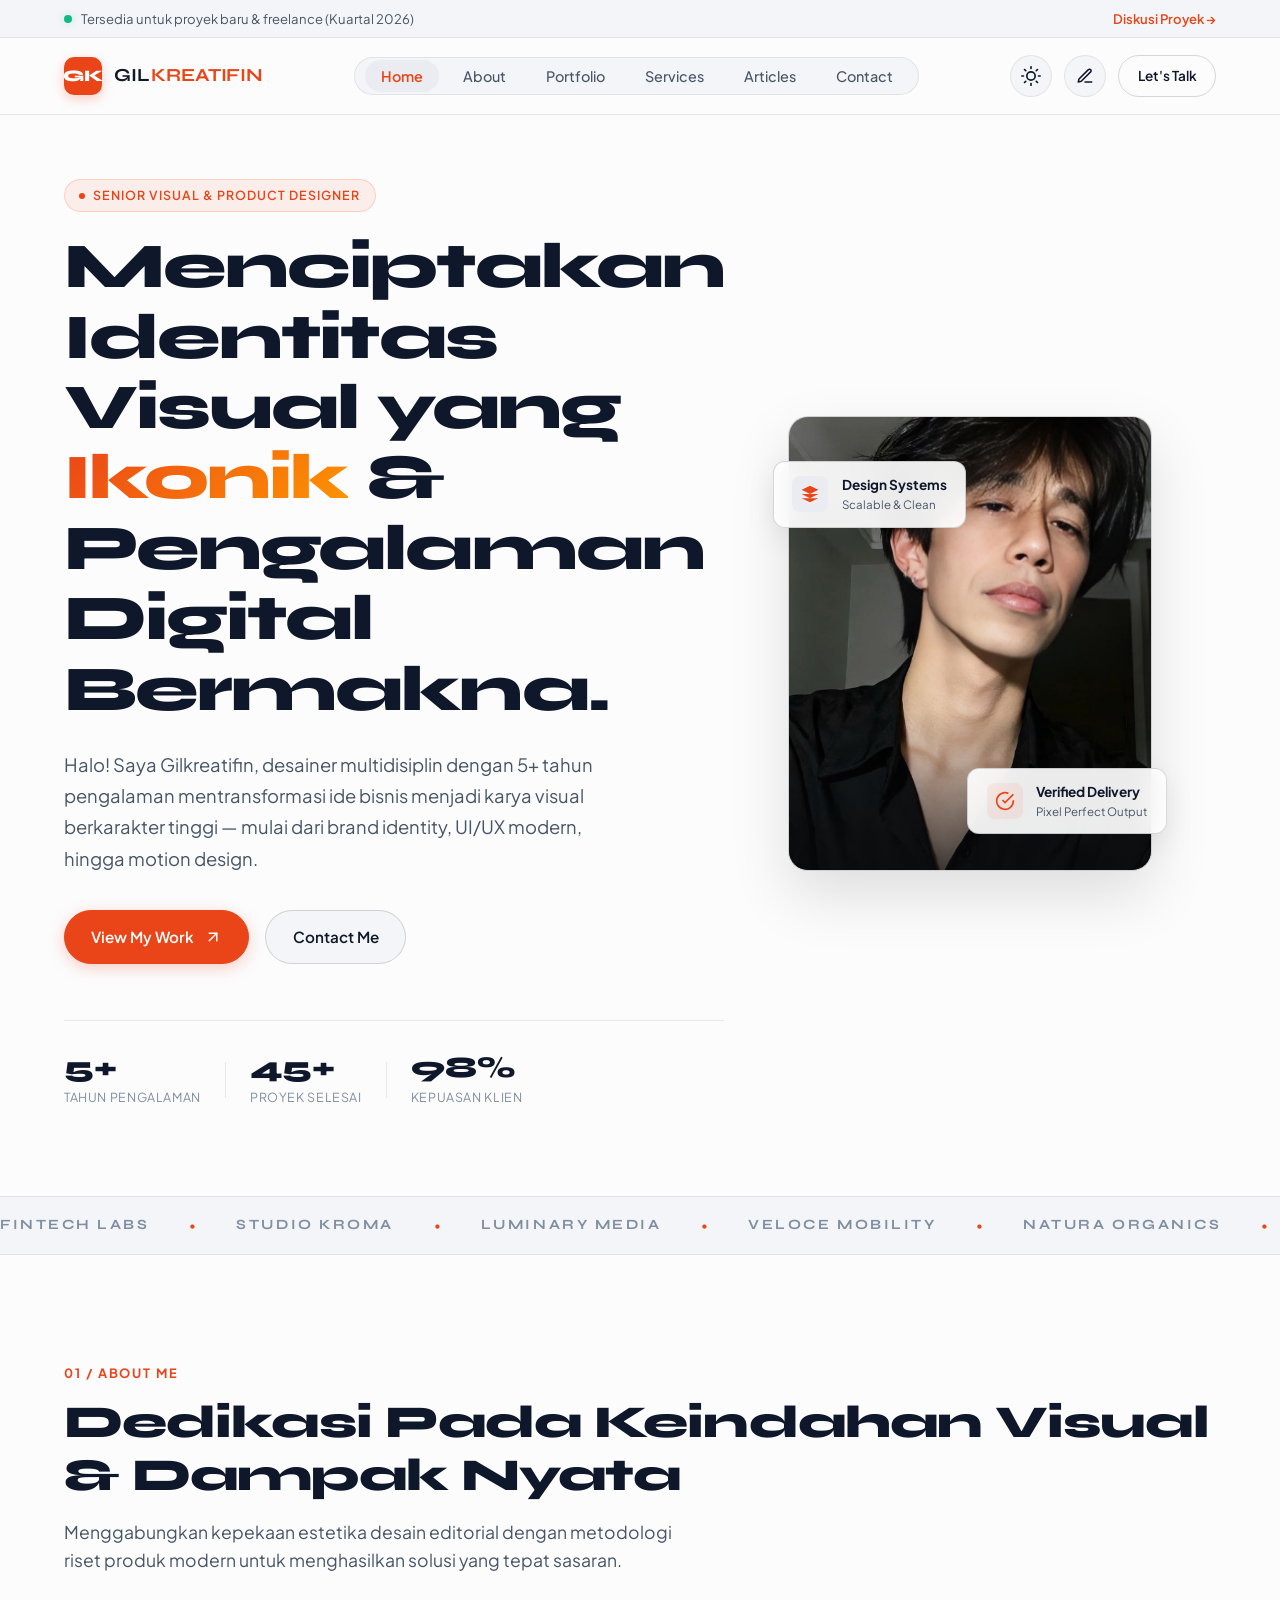
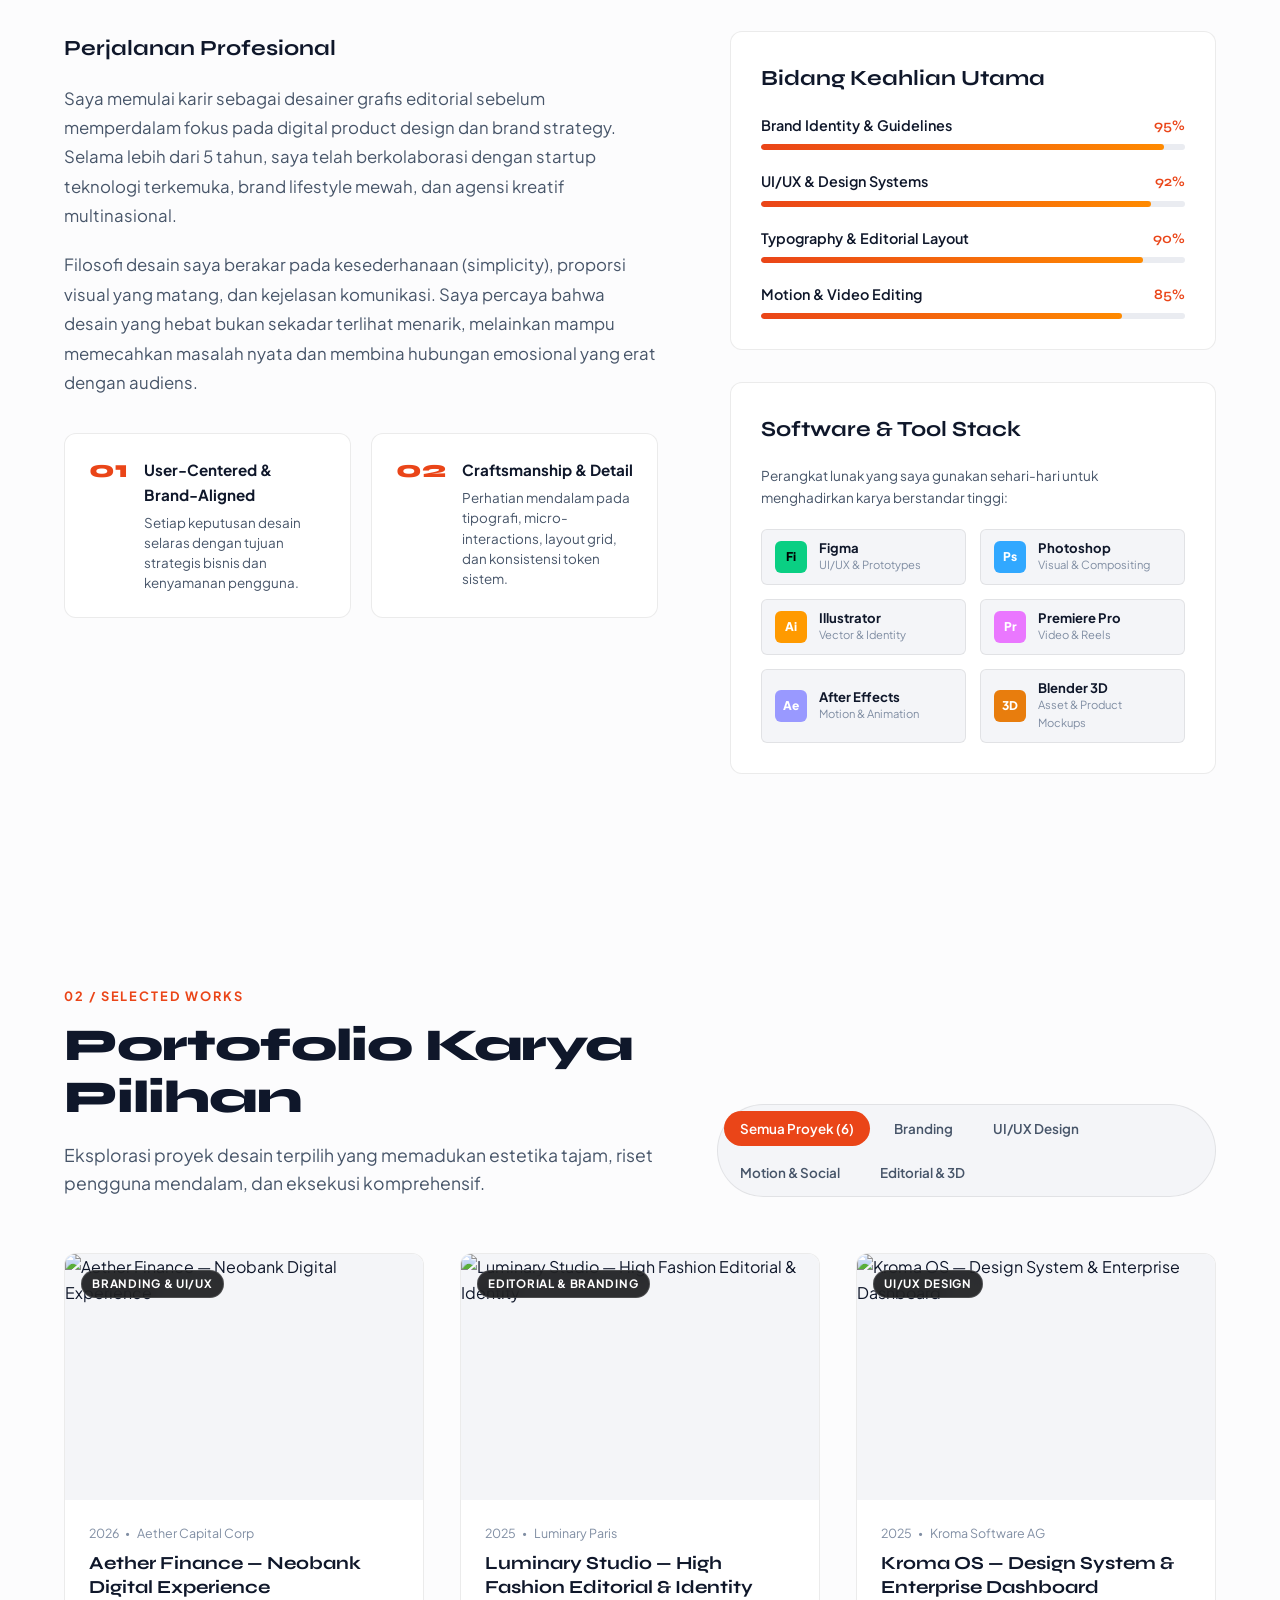
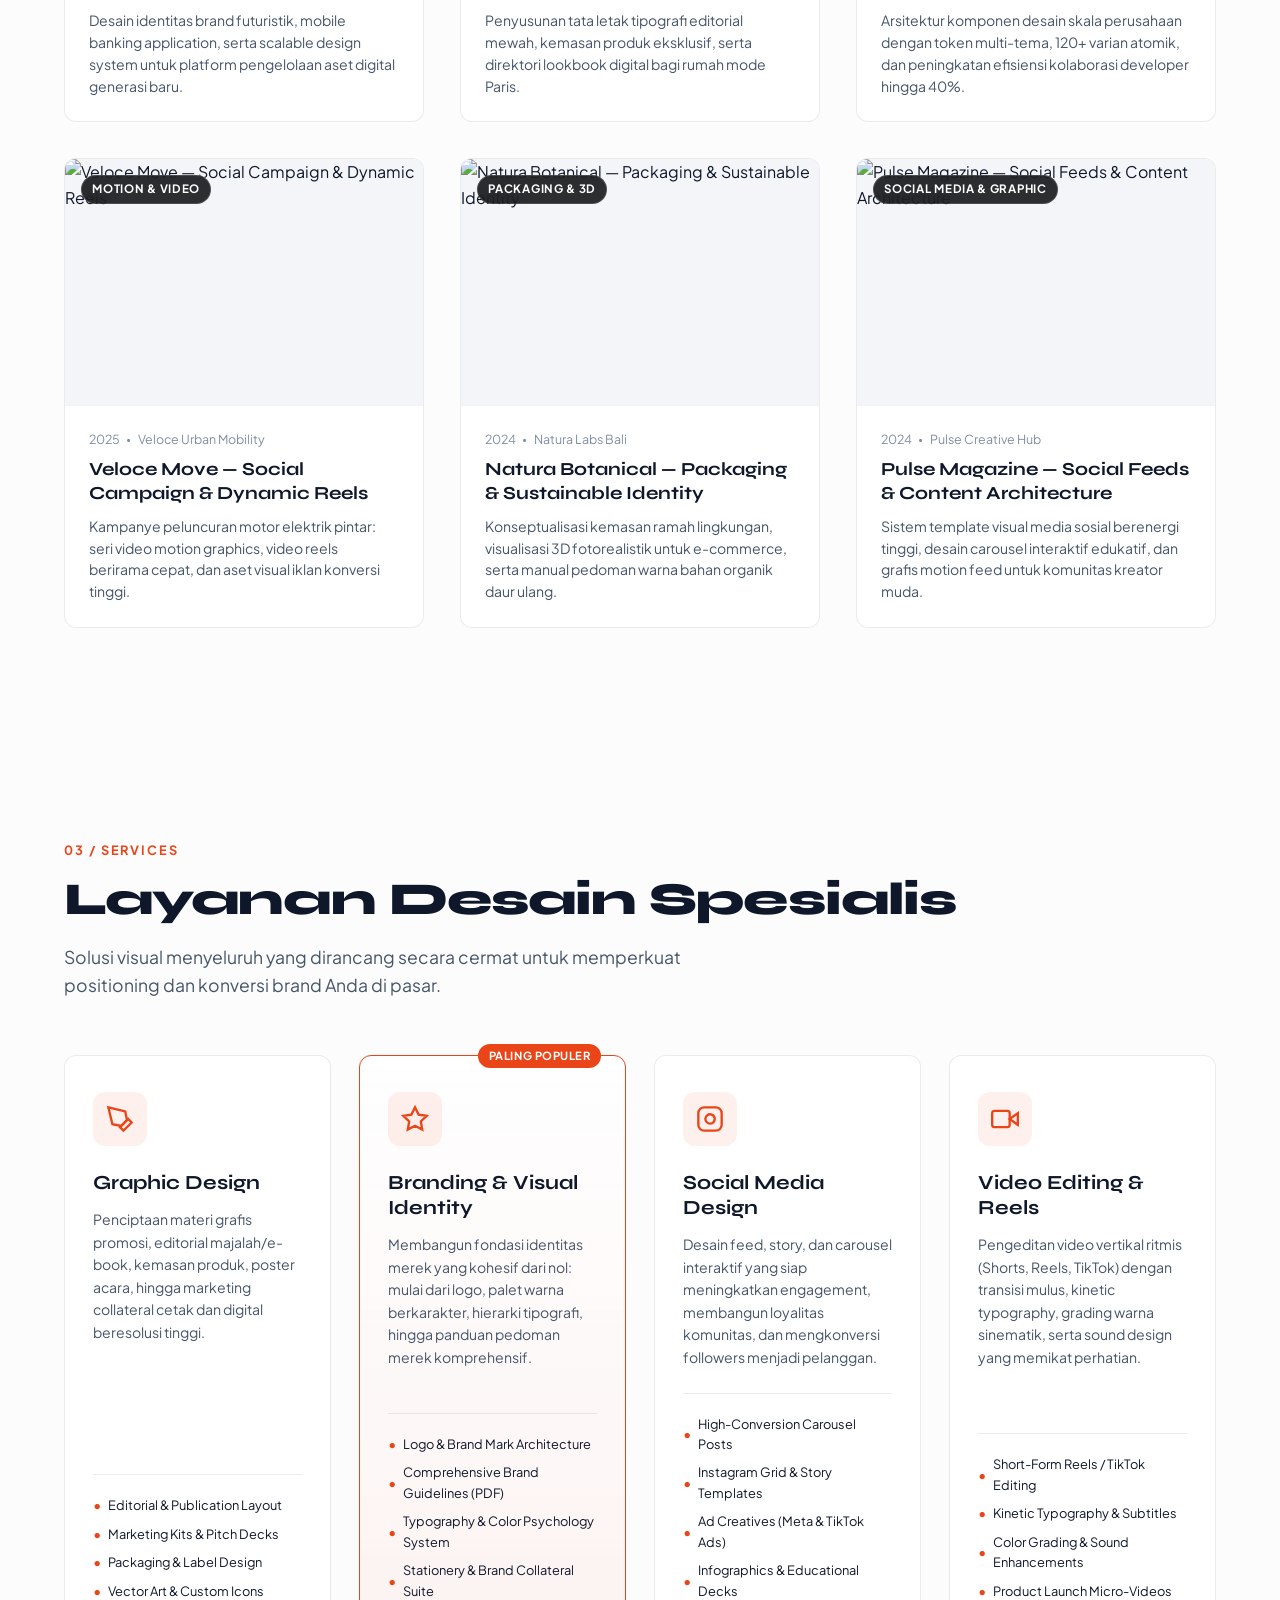
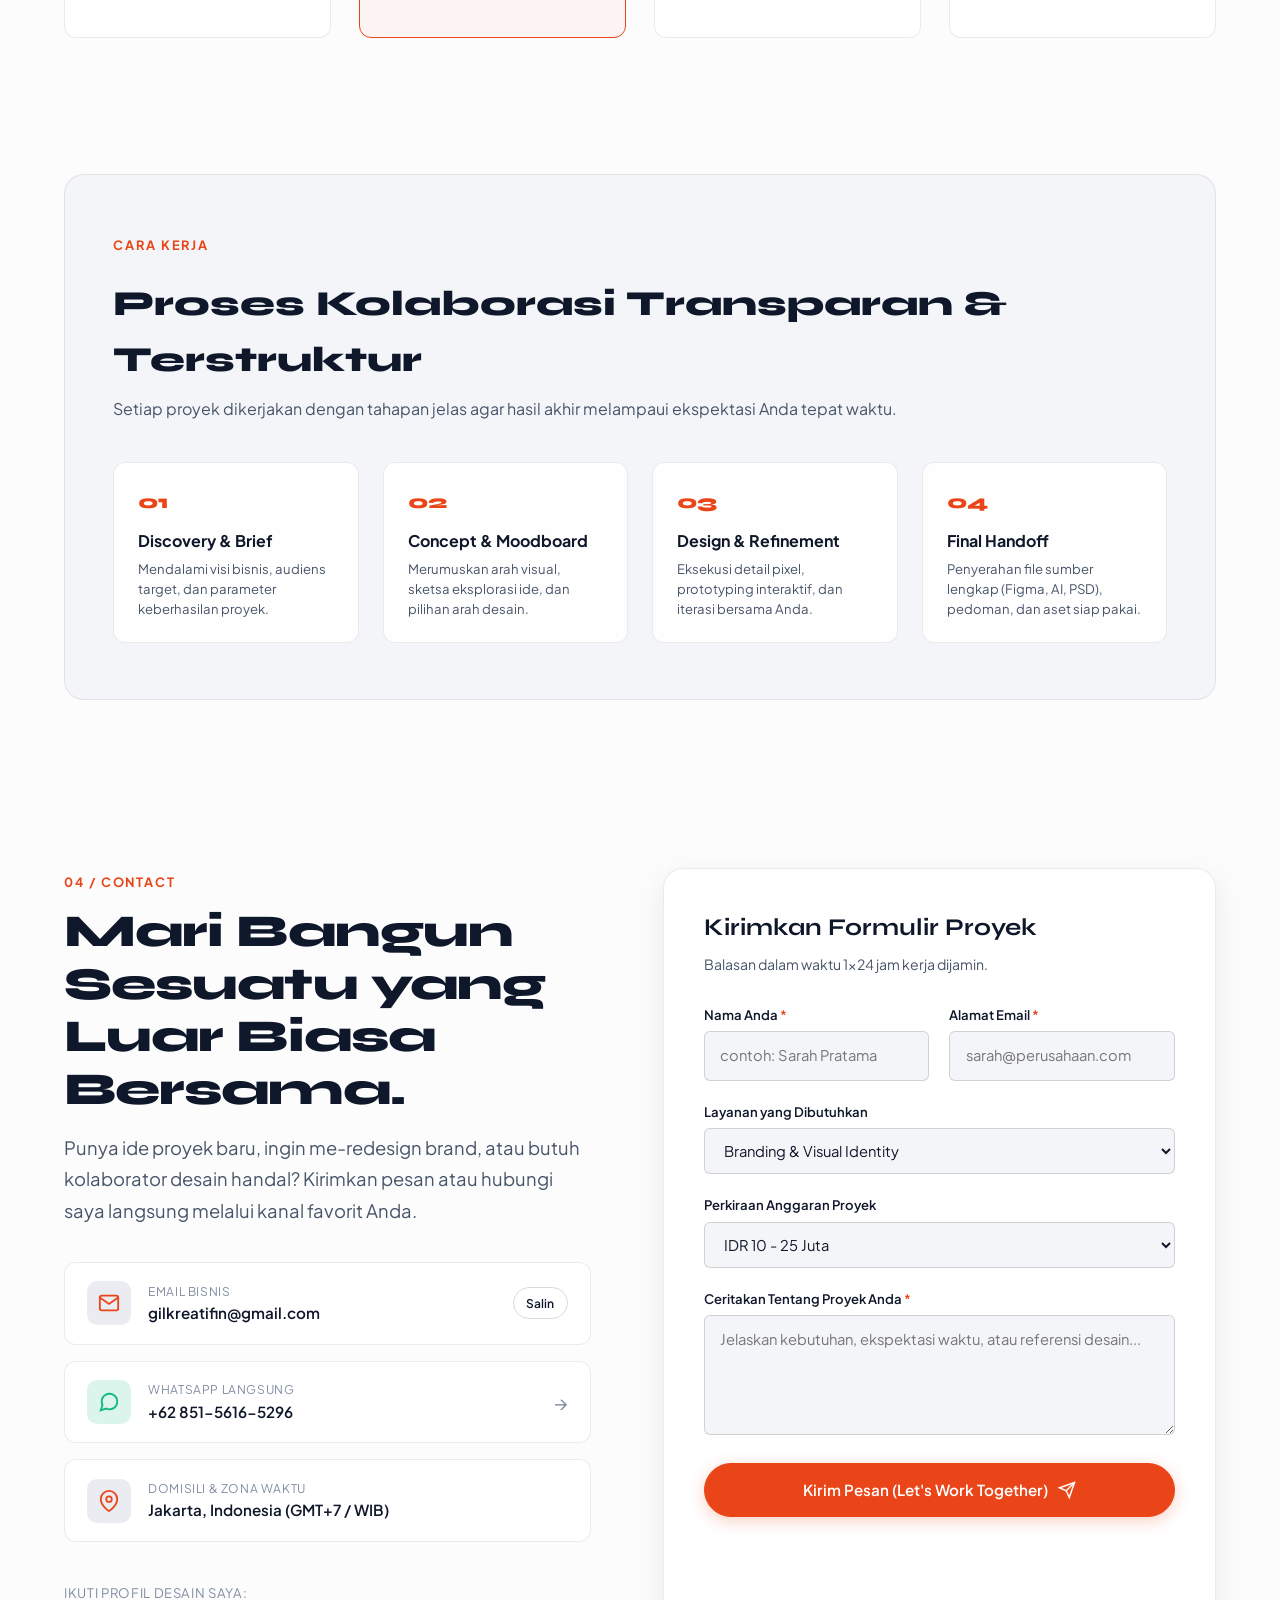
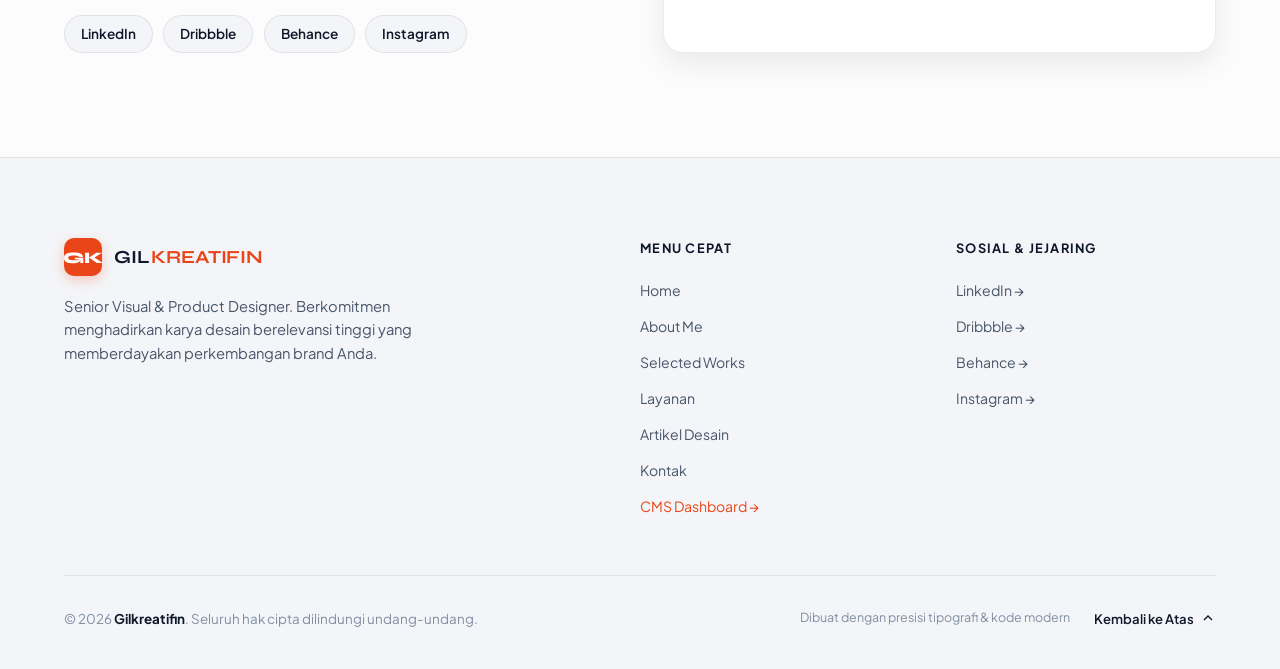
==== commit 59aa7051: "Add files via upload" ====
--- a/index.html
+++ b/index.html
@@ -8,11 +8,43 @@
   <meta name="author" content="Gilkreatifin">
   <meta name="keywords" content="Portfolio Desain, Visual Designer, UI UX Designer, Graphic Designer Jakarta, Branding Specialist, Gilkreatifin">
   
-  <!-- Open Graph / Meta Social -->
+  <link rel="canonical" href="https://gilkreatifin.my.id/">
+
+  <!-- Open Graph / Meta Social Facebook, WhatsApp, LinkedIn -->
   <meta property="og:type" content="website">
+  <meta property="og:url" content="https://gilkreatifin.my.id/">
   <meta property="og:title" content="Gilkreatifin — Senior Visual & Product Designer">
-  <meta property="og:description" content="Koleksi karya desain pilihan: Branding, UI/UX, Motion Graphic, dan Visual Identity.">
-  <meta property="og:image" content="https://images.unsplash.com/photo-1618005182384-a83a8bd57fbe?auto=format&fit=crop&w=1200&q=80">
+  <meta property="og:description" content="Portfolio profesional Gilkreatifin — Senior Visual & Product Designer. Spesialisasi Branding, UI/UX Design, Social Media, dan Video Editing.">
+  <meta property="og:image" content="https://gilkreatifin.my.id/assets/images/profile.png">
+
+  <!-- Twitter Card -->
+  <meta name="twitter:card" content="summary_large_image">
+  <meta name="twitter:url" content="https://gilkreatifin.my.id/">
+  <meta name="twitter:title" content="Gilkreatifin — Senior Visual & Product Designer">
+  <meta name="twitter:description" content="Portfolio profesional Gilkreatifin — Senior Visual & Product Designer. Spesialisasi Branding, UI/UX Design, dan Video Editing.">
+  <meta name="twitter:image" content="https://gilkreatifin.my.id/assets/images/profile.png">
+
+  <!-- Schema.org JSON-LD Structured Data (Google Rich Snippet) -->
+  <script type="application/ld+json">
+  {
+    "@context": "https://schema.org",
+    "@type": "Person",
+    "name": "Gilkreatifin",
+    "url": "https://gilkreatifin.my.id",
+    "jobTitle": "Senior Visual & Product Designer",
+    "worksFor": {
+      "@type": "Organization",
+      "name": "Gilkreatifin Studio"
+    },
+    "description": "Desainer multidisiplin berpengalaman dalam Brand Identity, UI/UX, dan Visual Art.",
+    "sameAs": [
+      "https://instagram.com",
+      "https://linkedin.com",
+      "https://behance.net",
+      "https://dribbble.com"
+    ]
+  }
+  </script>
 
   <!-- Google Fonts: Plus Jakarta Sans & Syne -->
   <link rel="preconnect" href="https://fonts.googleapis.com">
